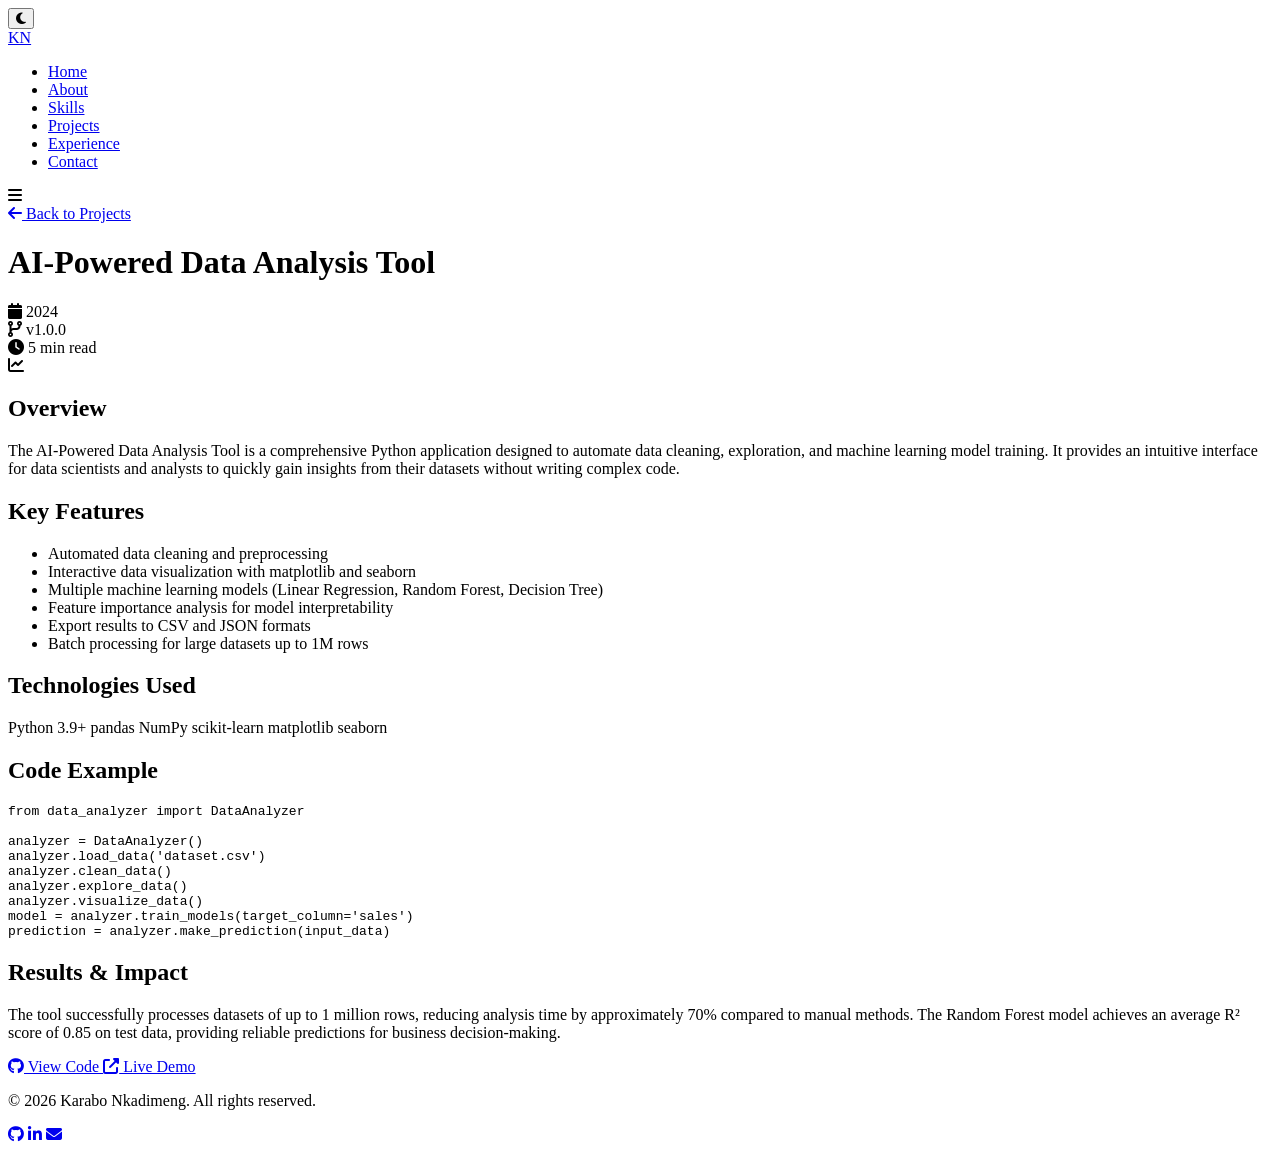
==== project-detail.html @ 6e0be10a "Add files via upload" ====
<!DOCTYPE html>
<html lang="en">
<head>
    <meta charset="UTF-8">
    <meta name="viewport" content="width=device-width, initial-scale=1.0">
    <title>Project Detail | Karabo Nkadimeng</title>
    <link rel="stylesheet" href="css/style.css">
    <link rel="stylesheet" href="https://cdnjs.cloudflare.com/ajax/libs/font-awesome/6.4.0/css/all.min.css">
    <link href="https://fonts.googleapis.com/css2?family=Poppins:wght@300;400;500;600;700;800&display=swap" rel="stylesheet">
</head>
<body>
    <!-- Dark Mode Toggle -->
    <button class="dark-mode-toggle" id="darkModeToggle" aria-label="Toggle dark mode">
        <i class="fas fa-moon"></i>
    </button>

    <!-- Reading Progress Bar -->
    <div class="reading-progress-bar"></div>

    <!-- Navigation -->
    <nav class="navbar">
        <div class="container">
            <div class="nav-brand">
                <a href="index.html" class="logo">KN</a>
            </div>
            <div class="nav-menu">
                <ul class="nav-links">
                    <li><a href="index.html#home">Home</a></li>
                    <li><a href="index.html#about">About</a></li>
                    <li><a href="index.html#skills">Skills</a></li>
                    <li><a href="index.html#projects" class="active">Projects</a></li>
                    <li><a href="index.html#experience">Experience</a></li>
                    <li><a href="index.html#contact">Contact</a></li>
                </ul>
            </div>
            <div class="nav-toggle" aria-label="Toggle navigation">
                <i class="fas fa-bars"></i>
            </div>
        </div>
    </nav>

    <main class="project-detail">
        <div class="container">
            <a href="index.html#projects" class="back-to-portfolio">
                <i class="fas fa-arrow-left"></i> Back to Projects
            </a>
            
            <div class="project-header">
                <h1 id="project-title">AI-Powered Data Analysis Tool</h1>
                <div class="project-meta">
                    <div class="project-meta-item">
                        <i class="fas fa-calendar"></i>
                        <span id="project-date">2024</span>
                    </div>
                    <div class="project-meta-item">
                        <i class="fas fa-code-branch"></i>
                        <span id="project-version">v1.0.0</span>
                    </div>
                    <div class="project-meta-item">
                        <i class="fas fa-clock"></i>
                        <span id="project-readtime">5 min read</span>
                    </div>
                </div>
            </div>
            
            <div class="project-image-hero" id="project-image">
                <i class="fas fa-chart-line"></i>
            </div>
            
            <div class="project-content-detail" id="project-content"></div>
            
            <div class="project-links-detail">
                <a href="#" class="btn btn-primary" id="github-link" target="_blank">
                    <i class="fab fa-github"></i> View Code
                </a>
                <a href="#" class="btn btn-outline" id="demo-link" target="_blank">
                    <i class="fas fa-external-link-alt"></i> Live Demo
                </a>
            </div>
        </div>
    </main>

    <footer class="footer">
        <div class="container">
            <div class="footer-content">
                <div class="footer-text">
                    <p>&copy; 2026 Karabo Nkadimeng. All rights reserved.</p>
                </div>
                <div class="footer-social">
                    <a href="https://github.com/PROSCARA05" target="_blank" aria-label="GitHub"><i class="fab fa-github"></i></a>
                    <a href="https://www.linkedin.com/in/karabo-nkadimeng" target="_blank" aria-label="LinkedIn"><i class="fab fa-linkedin-in"></i></a>
                    <a href="mailto:knkadimeng914@gmail.com" aria-label="Email"><i class="fas fa-envelope"></i></a>
                </div>
            </div>
        </div>
    </footer>

    <button id="back-to-top" class="back-to-top" aria-label="Back to top">
        <i class="fas fa-arrow-up"></i>
    </button>

    <script>
        // Dark Mode Toggle
        const darkModeToggle = document.getElementById('darkModeToggle');
        if (darkModeToggle) {
            const darkMode = localStorage.getItem('darkMode') === 'enabled';
            if (darkMode) {
                document.body.classList.add('dark-mode');
                darkModeToggle.innerHTML = '<i class="fas fa-sun"></i>';
            }
            darkModeToggle.addEventListener('click', () => {
                document.body.classList.toggle('dark-mode');
                if (document.body.classList.contains('dark-mode')) {
                    localStorage.setItem('darkMode', 'enabled');
                    darkModeToggle.innerHTML = '<i class="fas fa-sun"></i>';
                } else {
                    localStorage.setItem('darkMode', 'disabled');
                    darkModeToggle.innerHTML = '<i class="fas fa-moon"></i>';
                }
            });
        }
        
        // Reading Progress Bar
        const progressBar = document.querySelector('.reading-progress-bar');
        if (progressBar) {
            window.addEventListener('scroll', () => {
                const windowHeight = window.innerHeight;
                const documentHeight = document.documentElement.scrollHeight;
                const scrollTop = window.scrollY;
                const progress = (scrollTop / (documentHeight - windowHeight)) * 100;
                progressBar.style.width = `${Math.min(progress, 100)}%`;
            });
        }
        
        // Back to Top Button
        const backToTop = document.getElementById('back-to-top');
        if (backToTop) {
            window.addEventListener('scroll', () => {
                backToTop.style.display = window.scrollY > 300 ? 'flex' : 'none';
            });
            backToTop.addEventListener('click', () => {
                window.scrollTo({ top: 0, behavior: 'smooth' });
            });
        }
        
        // Mobile Navigation
        const navToggle = document.querySelector('.nav-toggle');
        const navMenu = document.querySelector('.nav-menu');
        if (navToggle) {
            navToggle.addEventListener('click', (e) => {
                e.stopPropagation();
                navMenu.classList.toggle('active');
            });
        }
        document.addEventListener('click', (e) => {
            if (navMenu && navMenu.classList.contains('active') && 
                !navMenu.contains(e.target) && !navToggle.contains(e.target)) {
                navMenu.classList.remove('active');
            }
        });
        
        // Navbar scroll effect
        const navbar = document.querySelector('.navbar');
        window.addEventListener('scroll', () => {
            if (window.scrollY > 100) {
                navbar.classList.add('scrolled');
            } else {
                navbar.classList.remove('scrolled');
            }
        });
        
        // Project Data
        const projects = {
            'ai-data-analysis': {
                title: 'AI-Powered Data Analysis Tool',
                date: '2024',
                version: 'v1.0.0',
                readtime: '5 min read',
                github: 'https://github.com/PROSCARA05/ai-data-analysis',
                demo: '#',
                icon: 'fa-chart-line',
                content: `
                    <div class="project-section">
                        <h2>Overview</h2>
                        <p>The AI-Powered Data Analysis Tool is a comprehensive Python application designed to automate data cleaning, exploration, and machine learning model training. It provides an intuitive interface for data scientists and analysts to quickly gain insights from their datasets without writing complex code.</p>
                    </div>
                    <div class="project-section">
                        <h2>Key Features</h2>
                        <ul class="feature-list">
                            <li>Automated data cleaning and preprocessing</li>
                            <li>Interactive data visualization with matplotlib and seaborn</li>
                            <li>Multiple machine learning models (Linear Regression, Random Forest, Decision Tree)</li>
                            <li>Feature importance analysis for model interpretability</li>
                            <li>Export results to CSV and JSON formats</li>
                            <li>Batch processing for large datasets up to 1M rows</li>
                        </ul>
                    </div>
                    <div class="project-section">
                        <h2>Technologies Used</h2>
                        <div class="tech-stack">
                            <span class="tech-badge">Python 3.9+</span>
                            <span class="tech-badge">pandas</span>
                            <span class="tech-badge">NumPy</span>
                            <span class="tech-badge">scikit-learn</span>
                            <span class="tech-badge">matplotlib</span>
                            <span class="tech-badge">seaborn</span>
                        </div>
                    </div>
                    <div class="project-section">
                        <h2>Code Example</h2>
                        <div class="code-block"><pre>from data_analyzer import DataAnalyzer

analyzer = DataAnalyzer()
analyzer.load_data('dataset.csv')
analyzer.clean_data()
analyzer.explore_data()
analyzer.visualize_data()
model = analyzer.train_models(target_column='sales')
prediction = analyzer.make_prediction(input_data)</pre></div>
                    </div>
                    <div class="project-section">
                        <h2>Results & Impact</h2>
                        <p>The tool successfully processes datasets of up to 1 million rows, reducing analysis time by approximately 70% compared to manual methods. The Random Forest model achieves an average R² score of 0.85 on test data, providing reliable predictions for business decision-making.</p>
                    </div>
                `
            },
            'data-manipulation': {
                title: 'Data Manipulation Toolkit',
                date: '2024',
                version: 'v1.0.0',
                readtime: '4 min read',
                github: 'https://github.com/PROSCARA05/data-manipulation-toolkit',
                demo: '#',
                icon: 'fa-database',
                content: `
                    <div class="project-section">
                        <h2>Overview</h2>
                        <p>A comprehensive Python toolkit for efficient data processing, offering 10+ utility functions for data manipulation, outlier detection, and automated reporting. Designed to streamline data preprocessing workflows.</p>
                    </div>
                    <div class="project-section">
                        <h2>Key Features</h2>
                        <ul class="feature-list">
                            <li>CSV/JSON file loading and saving with validation</li>
                            <li>Advanced filtering and querying using pandas</li>
                            <li>Outlier detection (IQR and Z-score methods)</li>
                            <li>Dataset merging and joining operations</li>
                            <li>Automated statistical reporting with visualizations</li>
                            <li>Transformation history logging for reproducibility</li>
                        </ul>
                    </div>
                    <div class="project-section">
                        <h2>Technologies Used</h2>
                        <div class="tech-stack">
                            <span class="tech-badge">Python</span>
                            <span class="tech-badge">pandas</span>
                            <span class="tech-badge">NumPy</span>
                            <span class="tech-badge">JSON</span>
                            <span class="tech-badge">datetime</span>
                        </div>
                    </div>
                    <div class="project-section">
                        <h2>Code Example</h2>
                        <div class="code-block"><pre>from data_manipulation_toolkit import DataManipulationToolkit

toolkit = DataManipulationToolkit()

df = toolkit.create_sample_dataset("sales_data", 1000)
toolkit.filter_data("region == 'North' and sales > 5000")
toolkit.add_computed_column("profit_margin", "df['profit'] / df['revenue'] * 100")

report = toolkit.generate_statistics_report()
toolkit.export_to_csv("processed_data.csv")</pre></div>
                    </div>
                    <div class="project-section">
                        <h2>Results & Impact</h2>
                        <p>The toolkit reduces data preprocessing time by up to 60% and has been successfully used to process datasets from various domains including sales, customer analytics, and sensor data.</p>
                    </div>
                `
            },
            'calculator': {
                title: 'Interactive Scientific Calculator',
                date: '2024',
                version: 'v2.0.0',
                readtime: '3 min read',
                github: 'https://github.com/PROSCARA05/scientific-calculator',
                demo: '#',
                icon: 'fa-calculator',
                content: `
                    <div class="project-section">
                        <h2>Overview</h2>
                        <p>A feature-rich console-based scientific calculator with 20+ mathematical functions, history management, and memory operations. Built to demonstrate Object-Oriented Programming principles and data structure implementations.</p>
                    </div>
                    <div class="project-section">
                        <h2>Key Features</h2>
                        <ul class="feature-list">
                            <li>Basic arithmetic operations (+, -, *, /, ^, %)</li>
                            <li>Advanced functions (trigonometry, logarithms, exponentials, factorials)</li>
                            <li>Expression evaluation with proper order of operations</li>
                            <li>Memory storage (M+, M-, MR, MC) for temporary values</li>
                            <li>Calculation history with save/load to JSON functionality</li>
                            <li>User-friendly interactive menu system</li>
                        </ul>
                    </div>
                    <div class="project-section">
                        <h2>Technologies Used</h2>
                        <div class="tech-stack">
                            <span class="tech-badge">Python</span>
                            <span class="tech-badge">OOP</span>
                            <span class="tech-badge">JSON</span>
                            <span class="tech-badge">Math Library</span>
                            <span class="tech-badge">collections.deque</span>
                        </div>
                    </div>
                    <div class="project-section">
                        <h2>Code Example</h2>
                        <div class="code-block"><pre>from interactive_calculator import InteractiveCalculatorApp

app = InteractiveCalculatorApp()
app.run()

# Example session:
# 1. Basic Operations: 2 + 3 = 5
# 2. Advanced: sin(30) = 0.5
# 3. Expression: (10 + 5) * 2 = 30
# 4. Memory: Store result, then recall
# 5. History: View all calculations</pre></div>
                    </div>
                    <div class="project-section">
                        <h2>Results & Impact</h2>
                        <p>The calculator demonstrates strong understanding of OOP concepts, data structures, and user input validation. It serves as a portfolio piece showcasing clean code architecture and comprehensive error handling.</p>
                    </div>
                `
            },
            'portfolio': {
                title: 'Personal Portfolio Website',
                date: '2024',
                version: 'v1.0.0',
                readtime: '3 min read',
                github: '#',
                demo: 'index.html',
                icon: 'fa-portrait',
                content: `
                    <div class="project-section">
                        <h2>Overview</h2>
                        <p>A modern, responsive portfolio website showcasing my skills, projects, and professional experience. Features include dark mode, interactive animations, and a fully responsive design that works on all devices.</p>
                    </div>
                    <div class="project-section">
                        <h2>Key Features</h2>
                        <ul class="feature-list">
                            <li>Fully responsive design for mobile, tablet, and desktop</li>
                            <li>Dark/Light mode toggle with localStorage persistence</li>
                            <li>Typing animation for dynamic role display</li>
                            <li>Interactive project filtering by category</li>
                            <li>Skill search functionality</li>
                            <li>Smooth scrolling and scroll-based animations</li>
                            <li>Contact form with Formspree integration</li>
                            <li>Reading progress bar and back-to-top button</li>
                        </ul>
                    </div>
                    <div class="project-section">
                        <h2>Technologies Used</h2>
                        <div class="tech-stack">
                            <span class="tech-badge">HTML5</span>
                            <span class="tech-badge">CSS3</span>
                            <span class="tech-badge">JavaScript</span>
                            <span class="tech-badge">Font Awesome</span>
                            <span class="tech-badge">Google Fonts</span>
                        </div>
                    </div>
                    <div class="project-section">
                        <h2>Performance Optimizations</h2>
                        <ul class="feature-list">
                            <li>Lazy loading for images and content</li>
                            <li>Minified CSS and JavaScript for faster loading</li>
                            <li>Responsive images with proper sizing</li>
                            <li>Intersection Observer for scroll animations</li>
                            <li>Local storage for user preferences</li>
                        </ul>
                    </div>
                `
            }
        };
        
        const urlParams = new URLSearchParams(window.location.search);
        const projectId = urlParams.get('id') || 'ai-data-analysis';
        const project = projects[projectId];
        
        if (project) {
            document.getElementById('project-title').textContent = project.title;
            document.getElementById('project-date').textContent = project.date;
            document.getElementById('project-version').textContent = project.version;
            document.getElementById('project-readtime').textContent = project.readtime;
            document.getElementById('project-content').innerHTML = project.content;
            document.getElementById('github-link').href = project.github;
            document.getElementById('demo-link').href = project.demo;
            document.title = project.title + ' | Karabo Nkadimeng';
            
            const iconElement = document.querySelector('#project-image i');
            if (iconElement) iconElement.className = 'fas ' + project.icon;
        }
    </script>
</body>
</html>
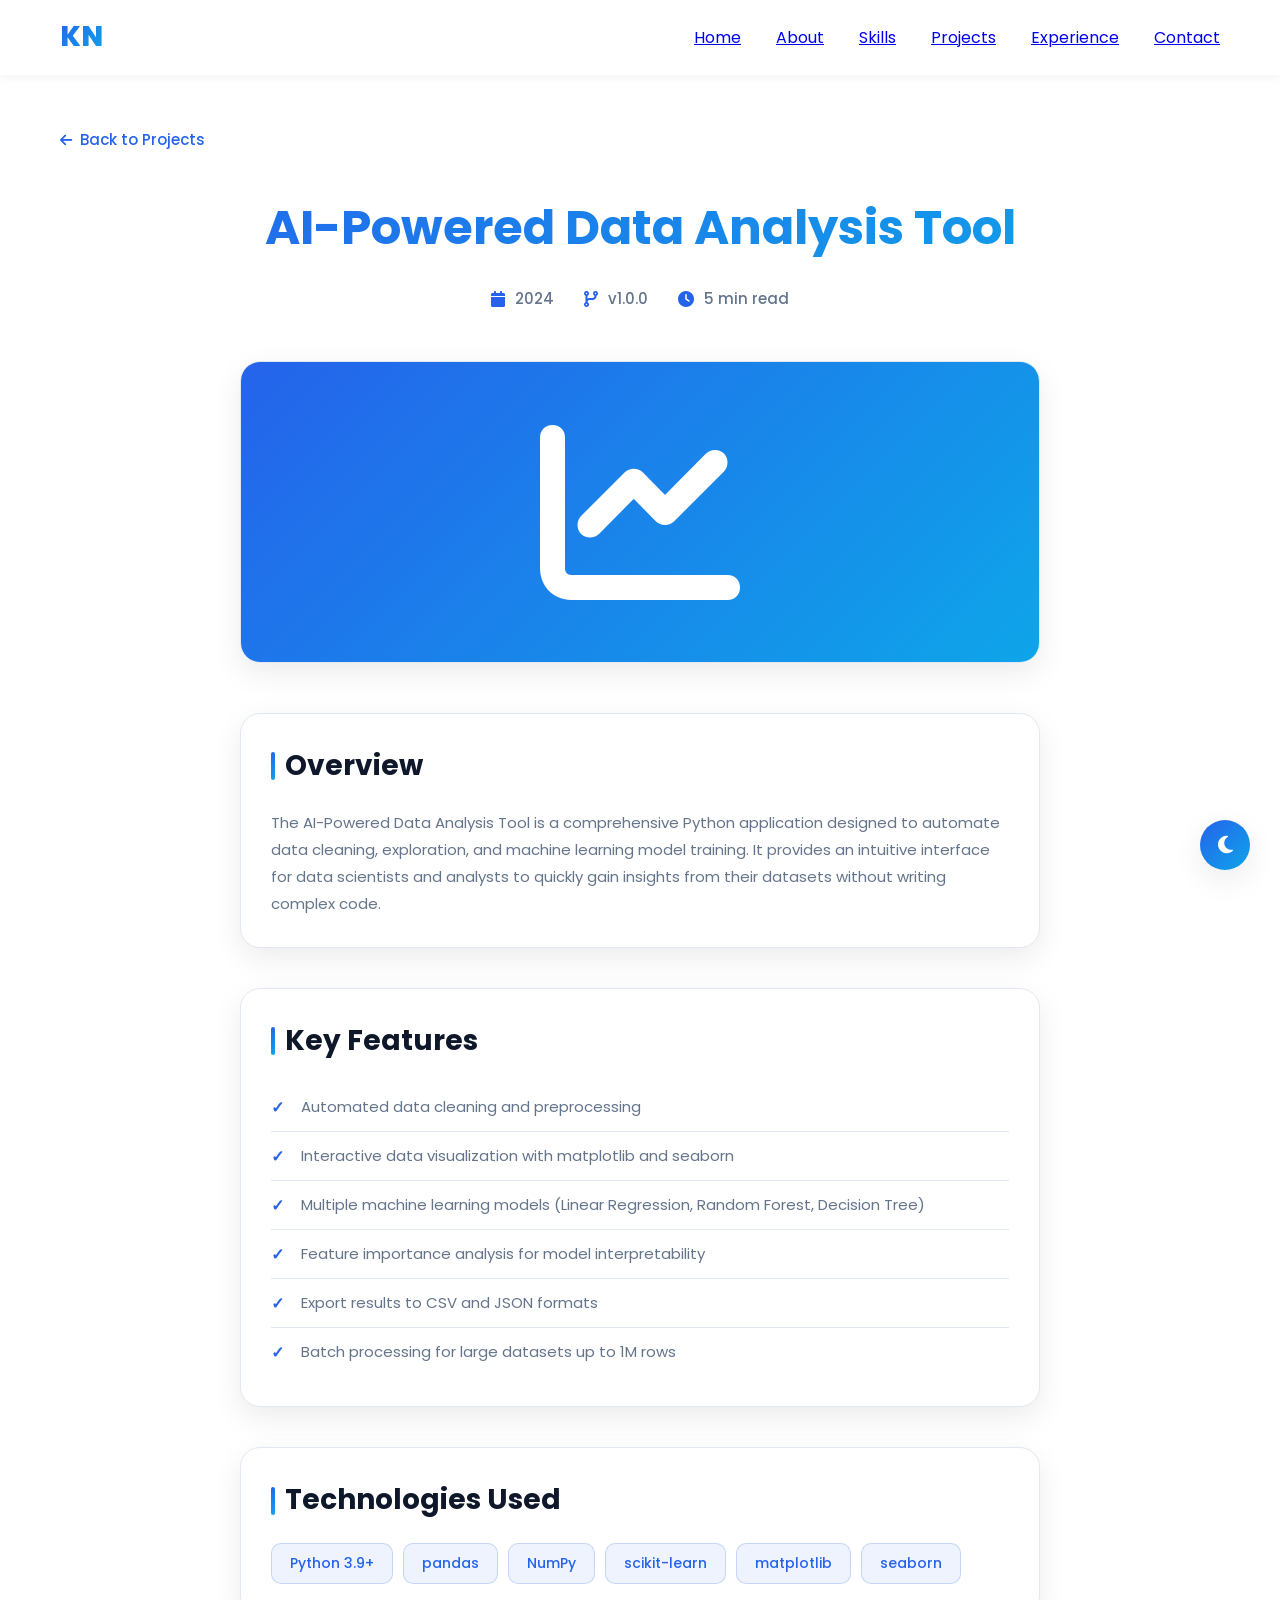
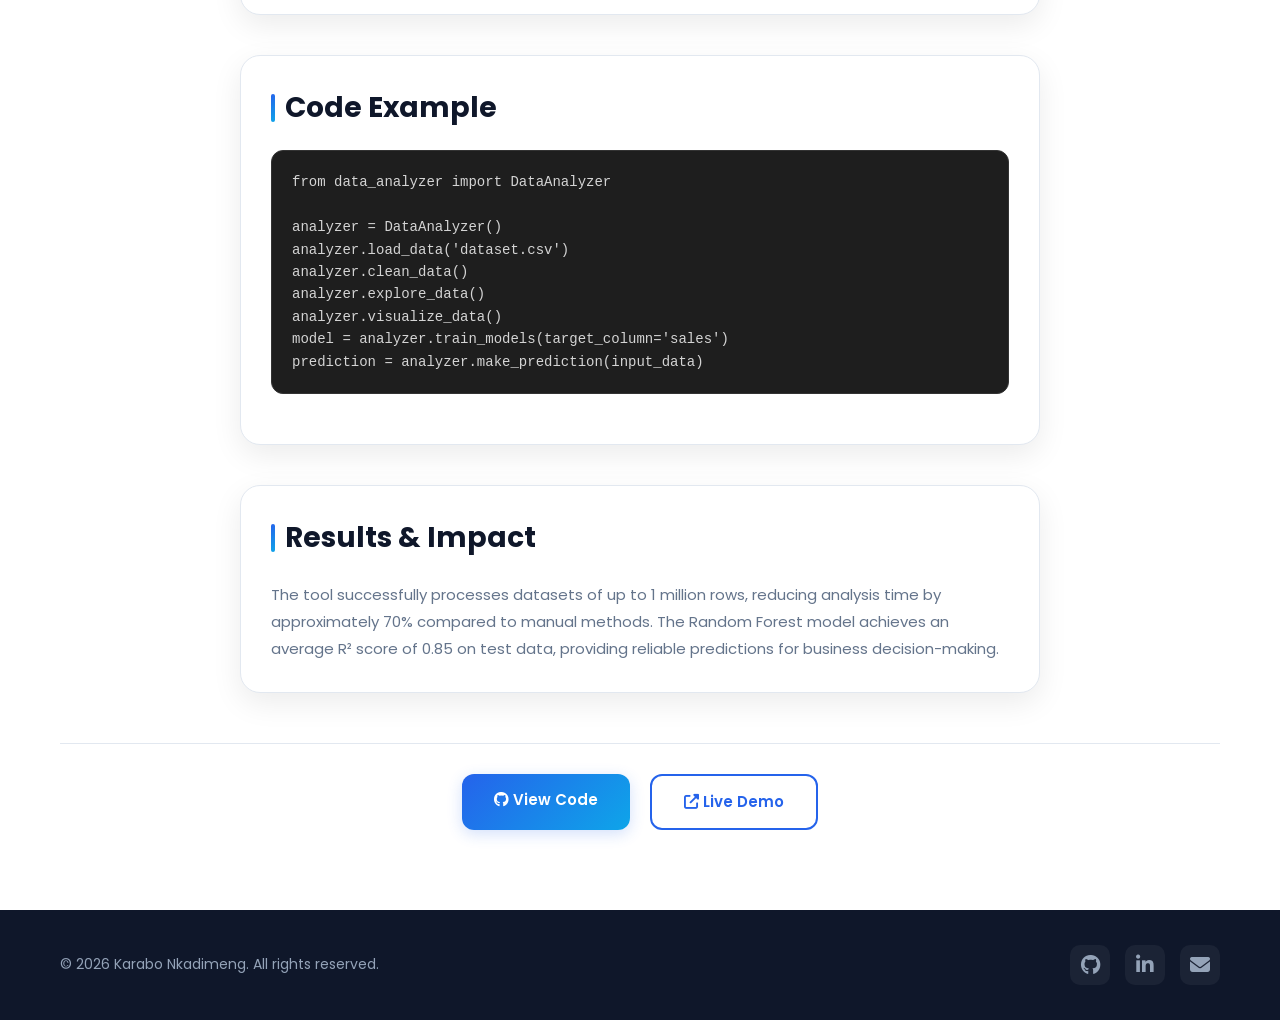
==== commit b8d75a20: "Removed  names of the sub folders" ====
--- a/project-detail.html
+++ b/project-detail.html
@@ -4,7 +4,7 @@
     <meta charset="UTF-8">
     <meta name="viewport" content="width=device-width, initial-scale=1.0">
     <title>Project Detail | Karabo Nkadimeng</title>
-    <link rel="stylesheet" href="css/style.css">
+    <link rel="stylesheet" href="style.css">
     <link rel="stylesheet" href="https://cdnjs.cloudflare.com/ajax/libs/font-awesome/6.4.0/css/all.min.css">
     <link href="https://fonts.googleapis.com/css2?family=Poppins:wght@300;400;500;600;700;800&display=swap" rel="stylesheet">
 </head>
@@ -400,4 +400,4 @@
         }
     </script>
 </body>
-</html>+</html>
--- a/style.css
+++ b/style.css
@@ -0,0 +1,1713 @@
+/* ============================================ */
+/* RESET AND BASE STYLES */
+/* ============================================ */
+* {
+    margin: 0;
+    padding: 0;
+    box-sizing: border-box;
+}
+
+:root {
+    --primary-color: #2563eb;
+    --primary-dark: #1d4ed8;
+    --secondary-color: #0ea5e9;
+    --accent-color: #06b6d4;
+    --dark: #0f172a;
+    --dark-light: #1e293b;
+    --light: #f8fafc;
+    --gray: #64748b;
+    --white: #ffffff;
+    --black: #0f172a;
+    --success: #10b981;
+    --gradient: linear-gradient(135deg, #2563eb 0%, #0ea5e9 100%);
+    --box-shadow: 0 10px 30px rgba(0, 0, 0, 0.08);
+    --transition: all 0.3s ease;
+}
+
+html {
+    scroll-behavior: smooth;
+}
+
+body {
+    font-family: 'Poppins', sans-serif;
+    line-height: 1.6;
+    color: var(--dark);
+    overflow-x: hidden;
+    background-color: var(--white);
+    transition: var(--transition);
+}
+
+.container {
+    max-width: 1200px;
+    margin: 0 auto;
+    padding: 0 20px;
+}
+
+/* ============================================ */
+/* DARK MODE */
+/* ============================================ */
+body.dark-mode {
+    background-color: var(--dark);
+    color: #e2e8f0;
+}
+
+body.dark-mode .navbar {
+    background-color: var(--dark-light);
+    box-shadow: 0 5px 20px rgba(0, 0, 0, 0.3);
+}
+
+body.dark-mode .navbar.scrolled {
+    background: rgba(30, 41, 59, 0.95);
+}
+
+body.dark-mode .nav-link {
+    color: #e2e8f0;
+}
+
+body.dark-mode .about {
+    background-color: var(--dark);
+}
+
+body.dark-mode .project-card,
+body.dark-mode .contact-card,
+body.dark-mode .timeline-content,
+body.dark-mode .contact-form,
+body.dark-mode .stat-card,
+body.dark-mode .project-section {
+    background-color: var(--dark-light);
+    color: #e2e8f0;
+    box-shadow: 0 10px 30px rgba(0, 0, 0, 0.2);
+    border-color: #334155;
+}
+
+body.dark-mode .skill-bar {
+    background-color: #334155;
+}
+
+body.dark-mode .tech-badge {
+    background-color: #334155;
+    color: #60a5fa;
+    border-color: #475569;
+}
+
+body.dark-mode .filter-btn {
+    background-color: var(--dark-light);
+    color: #e2e8f0;
+    border-color: #334155;
+}
+
+body.dark-mode .filter-btn.active {
+    background: var(--gradient);
+    color: white;
+}
+
+body.dark-mode .form-group input,
+body.dark-mode .form-group textarea,
+body.dark-mode .skill-search {
+    background-color: #334155;
+    border-color: #475569;
+    color: #e2e8f0;
+}
+
+body.dark-mode .form-group input:focus,
+body.dark-mode .form-group textarea:focus {
+    border-color: var(--primary-color);
+}
+
+body.dark-mode .nav-menu {
+    background-color: var(--dark-light);
+}
+
+body.dark-mode .section-title,
+body.dark-mode .about-text h3,
+body.dark-mode .skills-category h3,
+body.dark-mode .project-content h3,
+body.dark-mode .timeline-content h3,
+body.dark-mode .contact-card h3,
+body.dark-mode .project-section h2 {
+    color: #ffffff;
+}
+
+body.dark-mode .info-label {
+    color: #e2e8f0;
+}
+
+body.dark-mode .info-value {
+    color: #94a3b8;
+}
+
+body.dark-mode .stat-label,
+body.dark-mode .project-content p,
+body.dark-mode .timeline-content p,
+body.dark-mode .contact-card p,
+body.dark-mode .about-text p,
+body.dark-mode .project-section p,
+body.dark-mode .feature-list li {
+    color: #94a3b8;
+}
+
+body.dark-mode .hero-wave svg path {
+    fill: var(--dark);
+}
+
+body.dark-mode .project-detail {
+    background: var(--dark);
+}
+
+body.dark-mode .project-image-hero {
+    border-color: #334155;
+}
+
+body.dark-mode .project-links-detail {
+    border-top-color: #334155;
+}
+
+body.dark-mode .feature-list li {
+    border-bottom-color: #334155;
+}
+
+/* ============================================ */
+/* DARK MODE TOGGLE */
+/* ============================================ */
+.dark-mode-toggle {
+    position: fixed;
+    bottom: 30px;
+    right: 30px;
+    width: 50px;
+    height: 50px;
+    border-radius: 50%;
+    background: var(--gradient);
+    border: none;
+    color: white;
+    cursor: pointer;
+    z-index: 999;
+    box-shadow: var(--box-shadow);
+    transition: var(--transition);
+    display: flex;
+    align-items: center;
+    justify-content: center;
+    font-size: 20px;
+}
+
+.dark-mode-toggle:hover {
+    transform: scale(1.1);
+    box-shadow: 0 10px 30px rgba(37, 99, 235, 0.4);
+}
+
+/* ============================================ */
+/* READING PROGRESS BAR */
+/* ============================================ */
+.reading-progress-bar {
+    position: fixed;
+    top: 0;
+    left: 0;
+    width: 0;
+    height: 4px;
+    background: var(--gradient);
+    z-index: 1001;
+    transition: width 0.3s ease;
+}
+
+/* ============================================ */
+/* BACK TO TOP BUTTON */
+/* ============================================ */
+.back-to-top {
+    position: fixed;
+    bottom: 90px;
+    right: 30px;
+    width: 45px;
+    height: 45px;
+    border-radius: 12px;
+    background: var(--gradient);
+    border: none;
+    color: white;
+    cursor: pointer;
+    z-index: 998;
+    box-shadow: var(--box-shadow);
+    transition: var(--transition);
+    display: none;
+    align-items: center;
+    justify-content: center;
+    font-size: 18px;
+}
+
+.back-to-top:hover {
+    transform: translateY(-3px);
+    box-shadow: 0 15px 40px rgba(37, 99, 235, 0.3);
+}
+
+/* ============================================ */
+/* NAVIGATION */
+/* ============================================ */
+.navbar {
+    position: fixed;
+    top: 0;
+    left: 0;
+    width: 100%;
+    background: rgba(255, 255, 255, 0.95);
+    backdrop-filter: blur(10px);
+    box-shadow: 0 2px 10px rgba(0, 0, 0, 0.05);
+    z-index: 1000;
+    transition: var(--transition);
+    padding: 15px 0;
+}
+
+.navbar.scrolled {
+    padding: 10px 0;
+}
+
+.navbar .container {
+    display: flex;
+    justify-content: space-between;
+    align-items: center;
+}
+
+.logo {
+    font-size: 28px;
+    font-weight: 800;
+    color: var(--primary-color);
+    text-decoration: none;
+    background: var(--gradient);
+    -webkit-background-clip: text;
+    -webkit-text-fill-color: transparent;
+    background-clip: text;
+}
+
+.nav-links {
+    display: flex;
+    list-style: none;
+    gap: 35px;
+}
+
+.nav-link {
+    text-decoration: none;
+    color: var(--dark);
+    font-weight: 500;
+    transition: var(--transition);
+    position: relative;
+    padding: 5px 0;
+    font-size: 15px;
+}
+
+.nav-link::after {
+    content: '';
+    position: absolute;
+    bottom: -5px;
+    left: 0;
+    width: 0;
+    height: 2px;
+    background: var(--gradient);
+    transition: var(--transition);
+    border-radius: 2px;
+}
+
+.nav-link:hover::after,
+.nav-link.active::after {
+    width: 100%;
+}
+
+.nav-link:hover,
+.nav-link.active {
+    color: var(--primary-color);
+}
+
+.nav-toggle {
+    display: none;
+    font-size: 24px;
+    cursor: pointer;
+    color: var(--dark);
+}
+
+body.dark-mode .nav-toggle {
+    color: #e2e8f0;
+}
+
+/* ============================================ */
+/* HERO SECTION */
+/* ============================================ */
+.hero {
+    min-height: 100vh;
+    background: linear-gradient(135deg, #2563eb 0%, #0ea5e9 50%, #06b6d4 100%);
+    position: relative;
+    overflow: visible;
+    padding: 100px 0 60px;
+    display: flex;
+    align-items: center;
+}
+
+.hero-content {
+    display: grid;
+    grid-template-columns: 1fr 1fr;
+    gap: 60px;
+    align-items: center;
+    padding: 40px 0 20px;
+    position: relative;
+    z-index: 10;
+}
+
+.hero-text {
+    color: var(--white);
+    position: relative;
+    z-index: 10;
+    padding-bottom: 20px;
+}
+
+.greeting {
+    font-size: 18px;
+    font-weight: 500;
+    display: inline-block;
+    margin-bottom: 20px;
+    animation: fadeInUp 0.8s ease;
+    background: rgba(255, 255, 255, 0.15);
+    padding: 8px 20px;
+    border-radius: 50px;
+    backdrop-filter: blur(10px);
+}
+
+.hero-title {
+    font-size: 58px;
+    font-weight: 800;
+    margin-bottom: 15px;
+    animation: fadeInUp 0.8s ease 0.2s both;
+    line-height: 1.2;
+    text-shadow: 0 2px 20px rgba(0,0,0,0.1);
+}
+
+.typed-container {
+    font-size: 28px;
+    font-weight: 600;
+    margin-bottom: 20px;
+    min-height: 70px;
+    animation: fadeInUp 0.8s ease 0.4s both;
+}
+
+.typed-text {
+    color: #fbbf24;
+    text-shadow: 0 2px 10px rgba(0,0,0,0.1);
+}
+
+.cursor {
+    display: inline-block;
+    width: 3px;
+    margin-left: 3px;
+    background-color: var(--white);
+    animation: blink 1s infinite;
+}
+
+@keyframes blink {
+    0%, 100% { opacity: 1; }
+    50% { opacity: 0; }
+}
+
+.hero-description {
+    font-size: 17px;
+    margin-bottom: 35px;
+    opacity: 0.95;
+    animation: fadeInUp 0.8s ease 0.6s both;
+    line-height: 1.7;
+}
+
+.hero-buttons {
+    display: flex;
+    gap: 15px;
+    margin-bottom: 35px;
+    animation: fadeInUp 0.8s ease 0.8s both;
+    flex-wrap: wrap;
+    position: relative;
+    z-index: 10;
+}
+
+.btn {
+    padding: 14px 32px;
+    border-radius: 12px;
+    text-decoration: none;
+    font-weight: 600;
+    transition: var(--transition);
+    display: inline-block;
+    cursor: pointer;
+    border: none;
+    font-size: 15px;
+    text-align: center;
+    pointer-events: auto;
+    position: relative;
+    z-index: 10;
+}
+
+.btn-primary {
+    background: var(--white);
+    color: var(--primary-color);
+    box-shadow: 0 4px 15px rgba(0, 0, 0, 0.1);
+}
+
+.btn-primary:hover {
+    transform: translateY(-3px);
+    box-shadow: 0 10px 25px rgba(0, 0, 0, 0.15);
+}
+
+.hero-buttons .btn-outline {
+    background: transparent;
+    color: var(--white);
+    border: 2px solid rgba(255, 255, 255, 0.5);
+    font-weight: 600;
+}
+
+.hero-buttons .btn-outline:hover {
+    background: var(--white);
+    color: var(--primary-color);
+    transform: translateY(-3px);
+    border-color: var(--white);
+}
+
+/* Social Links */
+.social-links {
+    display: flex;
+    gap: 15px;
+    animation: fadeInUp 0.8s ease 1s both;
+    position: relative;
+    z-index: 50 !important;
+    pointer-events: auto;
+    margin-top: 10px;
+}
+
+.social-link {
+    width: 48px;
+    height: 48px;
+    background: rgba(255, 255, 255, 0.2);
+    backdrop-filter: blur(10px);
+    border-radius: 14px;
+    display: flex;
+    align-items: center;
+    justify-content: center;
+    color: var(--white);
+    text-decoration: none;
+    transition: var(--transition);
+    font-size: 22px;
+    pointer-events: auto;
+    cursor: pointer;
+    border: 1.5px solid rgba(255, 255, 255, 0.4);
+    box-shadow: 0 4px 15px rgba(0, 0, 0, 0.15);
+}
+
+.social-link i {
+    display: inline-block;
+    color: #ffffff;
+    text-shadow: 0 2px 5px rgba(0, 0, 0, 0.2);
+}
+
+.social-link:hover {
+    background: var(--white);
+    transform: translateY(-5px);
+    border-color: var(--white);
+    box-shadow: 0 8px 25px rgba(0, 0, 0, 0.2);
+}
+
+.social-link:hover i {
+    color: var(--primary-color);
+}
+
+.hero-image {
+    position: relative;
+    animation: fadeInRight 0.8s ease;
+    z-index: 10;
+}
+
+.image-wrapper {
+    position: relative;
+    width: 100%;
+    max-width: 380px;
+    margin: 0 auto;
+}
+
+.profile-image {
+    width: 100%;
+    height: auto;
+    aspect-ratio: 1;
+    object-fit: cover;
+    border-radius: 30% 70% 70% 30% / 30% 30% 70% 70%;
+    border: 4px solid rgba(255, 255, 255, 0.4);
+    box-shadow: 0 20px 40px rgba(0, 0, 0, 0.15);
+    transition: var(--transition);
+    position: relative;
+    z-index: 10;
+}
+
+.profile-image:hover {
+    border-radius: 60% 40% 30% 70% / 60% 30% 70% 40%;
+    border-color: rgba(255, 255, 255, 0.6);
+}
+
+.floating-badge {
+    position: absolute;
+    background: var(--white);
+    padding: 12px 20px;
+    border-radius: 15px;
+    display: flex;
+    align-items: center;
+    gap: 12px;
+    box-shadow: 0 10px 30px rgba(0,0,0,0.15);
+    animation: float 4s ease-in-out infinite;
+    color: var(--dark);
+    z-index: 15;
+    font-weight: 500;
+}
+
+.badge-1 {
+    top: 10px;
+    right: -30px;
+    animation-delay: 0s;
+}
+
+.badge-2 {
+    bottom: 30px;
+    left: -30px;
+    animation-delay: 2s;
+}
+
+.floating-badge i {
+    color: var(--primary-color);
+    font-size: 20px;
+}
+
+@keyframes float {
+    0%, 100% { transform: translateY(0); }
+    50% { transform: translateY(-15px); }
+}
+
+/* Hero Wave */
+.hero-wave {
+    position: absolute;
+    bottom: -1px;
+    left: 0;
+    width: 100%;
+    line-height: 0;
+    z-index: 5;
+    pointer-events: none;
+}
+
+.hero-wave svg {
+    display: block;
+    width: 100%;
+    height: auto;
+}
+
+/* ============================================ */
+/* SECTION STYLES */
+/* ============================================ */
+section {
+    padding: 100px 0;
+    position: relative;
+}
+
+.section-header {
+    text-align: center;
+    margin-bottom: 60px;
+}
+
+.section-subtitle {
+    font-size: 14px;
+    color: var(--primary-color);
+    text-transform: uppercase;
+    letter-spacing: 3px;
+    font-weight: 600;
+    background: rgba(37, 99, 235, 0.1);
+    display: inline-block;
+    padding: 8px 20px;
+    border-radius: 50px;
+}
+
+.section-title {
+    font-size: 40px;
+    font-weight: 700;
+    margin-top: 15px;
+    color: var(--dark);
+}
+
+.title-divider {
+    width: 70px;
+    height: 4px;
+    background: var(--gradient);
+    margin: 20px auto 0;
+    border-radius: 2px;
+}
+
+/* ============================================ */
+/* ABOUT SECTION */
+/* ============================================ */
+.about {
+    background: var(--white);
+    position: relative;
+    z-index: 3;
+}
+
+.about-content {
+    display: grid;
+    grid-template-columns: 1.5fr 1fr;
+    gap: 60px;
+    align-items: start;
+}
+
+.about-text h3 {
+    font-size: 28px;
+    margin-bottom: 20px;
+    color: var(--dark);
+}
+
+.about-text p {
+    color: var(--gray);
+    margin-bottom: 20px;
+    line-height: 1.8;
+}
+
+.personal-info {
+    display: grid;
+    grid-template-columns: repeat(2, 1fr);
+    gap: 18px;
+    margin: 35px 0;
+}
+
+.info-item {
+    display: flex;
+    gap: 12px;
+    align-items: baseline;
+}
+
+.info-label {
+    font-weight: 600;
+    color: var(--dark);
+    min-width: 80px;
+}
+
+.info-value {
+    color: var(--gray);
+}
+
+.about-stats {
+    display: grid;
+    grid-template-columns: repeat(2, 1fr);
+    gap: 20px;
+}
+
+.stat-card {
+    background: var(--light);
+    padding: 35px 20px;
+    text-align: center;
+    border-radius: 20px;
+    transition: var(--transition);
+    cursor: pointer;
+    border: 1px solid #e2e8f0;
+}
+
+.stat-card:hover {
+    transform: translateY(-8px);
+    box-shadow: var(--box-shadow);
+    border-color: var(--primary-color);
+}
+
+.stat-number {
+    font-size: 48px;
+    font-weight: 800;
+    color: var(--primary-color);
+    line-height: 1;
+}
+
+.stat-label {
+    color: var(--gray);
+    margin-top: 12px;
+    font-size: 15px;
+    font-weight: 500;
+}
+
+/* ============================================ */
+/* SKILLS SECTION */
+/* ============================================ */
+.skills {
+    background: var(--light);
+}
+
+body.dark-mode .skills {
+    background: #0a0f1a;
+}
+
+.skill-search {
+    width: 100%;
+    max-width: 400px;
+    margin: 0 auto 35px;
+    display: block;
+    padding: 14px 24px;
+    border: 2px solid #e2e8f0;
+    border-radius: 15px;
+    font-family: inherit;
+    transition: var(--transition);
+    background: var(--white);
+    font-size: 15px;
+}
+
+.skill-search:focus {
+    outline: none;
+    border-color: var(--primary-color);
+    box-shadow: 0 0 0 4px rgba(37, 99, 235, 0.1);
+}
+
+.skills-content {
+    display: grid;
+    grid-template-columns: repeat(2, 1fr);
+    gap: 40px;
+}
+
+.skills-category {
+    transition: var(--transition);
+    background: var(--white);
+    padding: 30px;
+    border-radius: 20px;
+    border: 1px solid #e2e8f0;
+}
+
+.skills-category h3 {
+    margin-bottom: 25px;
+    color: var(--dark);
+    font-size: 20px;
+    display: flex;
+    align-items: center;
+}
+
+.skills-category h3 i {
+    color: var(--primary-color);
+    margin-right: 12px;
+    font-size: 22px;
+}
+
+.skills-grid {
+    display: flex;
+    flex-direction: column;
+    gap: 22px;
+}
+
+.skill-info {
+    display: flex;
+    justify-content: space-between;
+    margin-bottom: 10px;
+    color: var(--dark);
+    font-weight: 500;
+    font-size: 15px;
+}
+
+.skill-bar {
+    height: 8px;
+    background: #e2e8f0;
+    border-radius: 10px;
+    overflow: hidden;
+}
+
+.skill-progress {
+    height: 100%;
+    background: var(--gradient);
+    border-radius: 10px;
+    width: 0;
+    transition: width 1.5s ease;
+}
+
+.tech-stack {
+    display: flex;
+    flex-wrap: wrap;
+    gap: 10px;
+    margin-top: 15px;
+}
+
+.tech-badge {
+    background: var(--light);
+    padding: 10px 22px;
+    border-radius: 12px;
+    color: var(--primary-color);
+    font-weight: 500;
+    transition: var(--transition);
+    cursor: pointer;
+    font-size: 14px;
+    border: 1px solid #e2e8f0;
+}
+
+.tech-badge:hover {
+    background: var(--primary-color);
+    color: var(--white);
+    transform: translateY(-3px);
+    border-color: var(--primary-color);
+}
+
+/* ============================================ */
+/* PROJECT FILTERS */
+/* ============================================ */
+.project-filters {
+    display: flex;
+    justify-content: center;
+    gap: 12px;
+    margin-bottom: 45px;
+    flex-wrap: wrap;
+}
+
+.filter-btn {
+    padding: 10px 24px;
+    border: none;
+    background: var(--white);
+    color: var(--dark);
+    border-radius: 12px;
+    cursor: pointer;
+    transition: var(--transition);
+    font-weight: 500;
+    font-size: 14px;
+    border: 1px solid #e2e8f0;
+}
+
+.filter-btn.active,
+.filter-btn:hover {
+    background: var(--gradient);
+    color: white;
+    border-color: transparent;
+    box-shadow: 0 5px 15px rgba(37, 99, 235, 0.3);
+}
+
+/* ============================================ */
+/* PROJECTS SECTION */
+/* ============================================ */
+.projects-grid {
+    display: grid;
+    grid-template-columns: repeat(auto-fit, minmax(300px, 1fr));
+    gap: 30px;
+}
+
+.project-card {
+    background: var(--white);
+    border-radius: 20px;
+    overflow: hidden;
+    box-shadow: var(--box-shadow);
+    transition: var(--transition);
+    cursor: pointer;
+    border: 1px solid #e2e8f0;
+}
+
+.project-card:hover {
+    transform: translateY(-10px);
+    box-shadow: 0 20px 40px rgba(0, 0, 0, 0.12);
+    border-color: var(--primary-color);
+}
+
+.project-image {
+    height: 200px;
+    background: var(--gradient);
+    display: flex;
+    align-items: center;
+    justify-content: center;
+}
+
+.project-image i {
+    font-size: 60px;
+    color: var(--white);
+    opacity: 0.9;
+}
+
+.project-content {
+    padding: 28px;
+}
+
+.project-content h3 {
+    font-size: 20px;
+    margin-bottom: 12px;
+    color: var(--dark);
+    font-weight: 600;
+}
+
+.project-content p {
+    color: var(--gray);
+    margin-bottom: 18px;
+    font-size: 14px;
+    line-height: 1.7;
+}
+
+.project-tech {
+    display: flex;
+    flex-wrap: wrap;
+    gap: 8px;
+    margin-bottom: 22px;
+}
+
+.project-tech span {
+    background: rgba(37, 99, 235, 0.08);
+    padding: 6px 14px;
+    border-radius: 10px;
+    font-size: 12px;
+    color: var(--primary-color);
+    font-weight: 500;
+}
+
+.project-links {
+    display: flex;
+    gap: 20px;
+}
+
+.project-link {
+    text-decoration: none;
+    color: var(--primary-color);
+    font-weight: 500;
+    transition: var(--transition);
+    display: flex;
+    align-items: center;
+    gap: 6px;
+    font-size: 14px;
+}
+
+.project-link:hover {
+    color: var(--primary-dark);
+    gap: 10px;
+}
+
+/* ============================================ */
+/* EXPERIENCE SECTION */
+/* ============================================ */
+.timeline {
+    position: relative;
+    max-width: 850px;
+    margin: 0 auto;
+}
+
+.timeline::before {
+    content: '';
+    position: absolute;
+    left: 50%;
+    transform: translateX(-50%);
+    width: 3px;
+    height: 100%;
+    background: var(--gradient);
+    border-radius: 3px;
+}
+
+.timeline-item {
+    position: relative;
+    margin-bottom: 50px;
+}
+
+.timeline-dot {
+    position: absolute;
+    left: 50%;
+    top: 0;
+    transform: translateX(-50%);
+    width: 18px;
+    height: 18px;
+    background: var(--primary-color);
+    border-radius: 50%;
+    border: 4px solid var(--white);
+    box-shadow: 0 0 0 4px rgba(37, 99, 235, 0.2);
+    z-index: 2;
+}
+
+body.dark-mode .timeline-dot {
+    border-color: var(--dark-light);
+}
+
+.timeline-date {
+    position: absolute;
+    left: calc(50% + 35px);
+    top: 0;
+    background: var(--gradient);
+    color: var(--white);
+    padding: 8px 20px;
+    border-radius: 12px;
+    font-weight: 600;
+    font-size: 14px;
+    white-space: nowrap;
+    box-shadow: 0 5px 15px rgba(37, 99, 235, 0.3);
+}
+
+.timeline-content {
+    width: calc(50% - 45px);
+    margin-left: auto;
+    background: var(--white);
+    padding: 28px;
+    border-radius: 20px;
+    box-shadow: var(--box-shadow);
+    transition: var(--transition);
+    border: 1px solid #e2e8f0;
+}
+
+.timeline-content:hover {
+    transform: translateY(-5px);
+    box-shadow: 0 15px 35px rgba(0, 0, 0, 0.1);
+    border-color: var(--primary-color);
+}
+
+.timeline-item:nth-child(even) .timeline-content {
+    margin-left: 0;
+    margin-right: auto;
+}
+
+.timeline-item:nth-child(even) .timeline-date {
+    left: auto;
+    right: calc(50% + 35px);
+}
+
+.timeline-content h3 {
+    color: var(--dark);
+    margin-bottom: 8px;
+    font-size: 20px;
+    font-weight: 600;
+}
+
+.timeline-content h4 {
+    color: var(--primary-color);
+    margin-bottom: 12px;
+    font-weight: 500;
+    font-size: 16px;
+}
+
+.timeline-content p {
+    color: var(--gray);
+    font-size: 14px;
+    line-height: 1.7;
+}
+
+/* ============================================ */
+/* CONTACT SECTION */
+/* ============================================ */
+.contact {
+    background: var(--light);
+}
+
+body.dark-mode .contact {
+    background: #0a0f1a;
+}
+
+.contact-content {
+    display: grid;
+    grid-template-columns: repeat(2, 1fr);
+    gap: 40px;
+}
+
+.contact-info {
+    display: grid;
+    grid-template-columns: repeat(2, 1fr);
+    gap: 20px;
+}
+
+.contact-card {
+    background: var(--white);
+    padding: 32px 20px;
+    text-align: center;
+    border-radius: 20px;
+    transition: var(--transition);
+    cursor: pointer;
+    border: 1px solid #e2e8f0;
+}
+
+.contact-card:hover {
+    transform: translateY(-5px);
+    box-shadow: var(--box-shadow);
+    border-color: var(--primary-color);
+}
+
+.contact-card i {
+    font-size: 36px;
+    color: var(--primary-color);
+    margin-bottom: 18px;
+}
+
+.contact-card h3 {
+    margin-bottom: 10px;
+    color: var(--dark);
+    font-size: 18px;
+    font-weight: 600;
+}
+
+.contact-card p {
+    color: var(--gray);
+    font-size: 14px;
+}
+
+.contact-form {
+    background: var(--white);
+    padding: 35px;
+    border-radius: 20px;
+    box-shadow: var(--box-shadow);
+    border: 1px solid #e2e8f0;
+}
+
+.form-group {
+    margin-bottom: 22px;
+}
+
+.form-group input,
+.form-group textarea {
+    width: 100%;
+    padding: 14px 18px;
+    border: 2px solid #e2e8f0;
+    border-radius: 12px;
+    font-family: inherit;
+    transition: var(--transition);
+    font-size: 15px;
+    background: var(--white);
+}
+
+.form-group input:focus,
+.form-group textarea:focus {
+    outline: none;
+    border-color: var(--primary-color);
+    box-shadow: 0 0 0 4px rgba(37, 99, 235, 0.1);
+}
+
+.contact-form .btn {
+    width: 100%;
+    padding: 15px;
+    font-size: 16px;
+}
+
+#form-message {
+    margin-top: 20px;
+    padding: 10px;
+    border-radius: 12px;
+    text-align: center;
+}
+
+.success-message {
+    background: #d1fae5;
+    color: #065f46;
+    padding: 14px;
+    border-radius: 12px;
+    text-align: center;
+    font-weight: 500;
+}
+
+.error-message {
+    background: #fee2e2;
+    color: #991b1b;
+    padding: 14px;
+    border-radius: 12px;
+    text-align: center;
+    font-weight: 500;
+}
+
+/* ============================================ */
+/* FOOTER */
+/* ============================================ */
+.footer {
+    background: var(--dark);
+    color: var(--white);
+    padding: 35px 0;
+}
+
+.footer-content {
+    display: flex;
+    justify-content: space-between;
+    align-items: center;
+    flex-wrap: wrap;
+    gap: 20px;
+}
+
+.footer-text p {
+    color: #94a3b8;
+    font-size: 14px;
+}
+
+.footer-social {
+    display: flex;
+    gap: 15px;
+}
+
+.footer-social a {
+    color: #94a3b8;
+    text-decoration: none;
+    transition: var(--transition);
+    font-size: 20px;
+    width: 40px;
+    height: 40px;
+    display: flex;
+    align-items: center;
+    justify-content: center;
+    background: rgba(255, 255, 255, 0.05);
+    border-radius: 10px;
+}
+
+.footer-social a:hover {
+    color: var(--white);
+    background: var(--primary-color);
+    transform: translateY(-3px);
+}
+
+/* ============================================ */
+/* PROJECT DETAIL PAGE */
+/* ============================================ */
+.project-detail {
+    padding-top: 120px;
+    padding-bottom: 80px;
+    min-height: 100vh;
+    background: var(--white);
+}
+
+.project-header {
+    text-align: center;
+    margin-bottom: 50px;
+}
+
+.project-header h1 {
+    font-size: 48px;
+    margin-bottom: 20px;
+    background: var(--gradient);
+    -webkit-background-clip: text;
+    -webkit-text-fill-color: transparent;
+    background-clip: text;
+    font-weight: 700;
+}
+
+.project-meta {
+    display: flex;
+    justify-content: center;
+    gap: 30px;
+    flex-wrap: wrap;
+    margin-bottom: 30px;
+}
+
+.project-meta-item {
+    display: flex;
+    align-items: center;
+    gap: 10px;
+    color: var(--gray);
+    font-size: 15px;
+    font-weight: 500;
+}
+
+.project-meta-item i {
+    color: var(--primary-color);
+    font-size: 16px;
+}
+
+.project-image-hero {
+    width: 100%;
+    max-width: 800px;
+    margin: 0 auto 50px;
+    border-radius: 20px;
+    overflow: hidden;
+    box-shadow: var(--box-shadow);
+    border: 1px solid #e2e8f0;
+}
+
+.project-image-hero i {
+    font-size: 200px;
+    display: block;
+    text-align: center;
+    padding: 50px;
+    background: var(--gradient);
+    color: white;
+}
+
+.project-content-detail {
+    max-width: 800px;
+    margin: 0 auto;
+}
+
+.project-section {
+    margin-bottom: 40px;
+    background: var(--white);
+    padding: 30px;
+    border-radius: 20px;
+    border: 1px solid #e2e8f0;
+    box-shadow: var(--box-shadow);
+}
+
+.project-section h2 {
+    font-size: 28px;
+    margin-bottom: 20px;
+    color: var(--dark);
+    font-weight: 700;
+    display: flex;
+    align-items: center;
+    gap: 10px;
+}
+
+.project-section h2::before {
+    content: '';
+    width: 4px;
+    height: 28px;
+    background: var(--gradient);
+    border-radius: 2px;
+}
+
+.project-section h3 {
+    font-size: 20px;
+    margin: 20px 0 10px;
+    color: var(--primary-color);
+    font-weight: 600;
+}
+
+.project-section p {
+    color: var(--gray);
+    line-height: 1.8;
+    font-size: 15px;
+}
+
+.code-block {
+    background: #1e1e1e;
+    color: #d4d4d4;
+    padding: 20px;
+    border-radius: 12px;
+    overflow-x: auto;
+    margin: 20px 0;
+    font-family: 'Courier New', monospace;
+    font-size: 14px;
+    border: 1px solid #333;
+}
+
+.code-block pre {
+    margin: 0;
+    white-space: pre-wrap;
+    word-wrap: break-word;
+}
+
+.feature-list {
+    list-style: none;
+    padding: 0;
+}
+
+.feature-list li {
+    padding: 12px 0;
+    padding-left: 30px;
+    position: relative;
+    color: var(--gray);
+    font-size: 15px;
+    border-bottom: 1px solid #e2e8f0;
+}
+
+.feature-list li:last-child {
+    border-bottom: none;
+}
+
+.feature-list li:before {
+    content: "✓";
+    color: var(--primary-color);
+    position: absolute;
+    left: 0;
+    font-weight: bold;
+    font-size: 16px;
+}
+
+.project-links-detail {
+    display: flex;
+    gap: 20px;
+    justify-content: center;
+    margin-top: 50px;
+    padding-top: 30px;
+    border-top: 1px solid #e2e8f0;
+    flex-wrap: wrap;
+}
+
+/* Live Demo button - VISIBLE in light mode */
+.project-links-detail .btn-outline {
+    background: transparent;
+    color: var(--primary-color) !important;
+    border: 2px solid var(--primary-color) !important;
+    font-weight: 600;
+}
+
+.project-links-detail .btn-outline:hover {
+    background: var(--primary-color) !important;
+    color: var(--white) !important;
+    transform: translateY(-3px);
+    box-shadow: 0 10px 25px rgba(37, 99, 235, 0.2);
+}
+
+body.dark-mode .project-links-detail .btn-outline {
+    color: var(--white) !important;
+    border: 2px solid rgba(255, 255, 255, 0.4) !important;
+}
+
+body.dark-mode .project-links-detail .btn-outline:hover {
+    background: var(--white) !important;
+    color: var(--primary-color) !important;
+    border-color: var(--white) !important;
+}
+
+/* View Code button */
+.project-links-detail .btn-primary {
+    background: var(--gradient);
+    color: white;
+    box-shadow: 0 4px 15px rgba(37, 99, 235, 0.2);
+}
+
+.project-links-detail .btn-primary:hover {
+    transform: translateY(-3px);
+    box-shadow: 0 10px 25px rgba(37, 99, 235, 0.3);
+}
+
+.back-to-portfolio {
+    display: inline-flex;
+    align-items: center;
+    gap: 8px;
+    margin-bottom: 30px;
+    color: var(--primary-color);
+    text-decoration: none;
+    font-weight: 500;
+    transition: var(--transition);
+    padding: 8px 0;
+    font-size: 15px;
+}
+
+.back-to-portfolio:hover {
+    color: var(--primary-dark);
+    transform: translateX(-5px);
+}
+
+.back-to-portfolio i {
+    font-size: 14px;
+}
+
+.project-section .tech-stack {
+    display: flex;
+    flex-wrap: wrap;
+    gap: 10px;
+    margin-top: 15px;
+}
+
+.project-section .tech-badge {
+    background: rgba(37, 99, 235, 0.08);
+    padding: 8px 18px;
+    border-radius: 10px;
+    color: var(--primary-color);
+    font-weight: 500;
+    transition: var(--transition);
+    font-size: 14px;
+    border: 1px solid rgba(37, 99, 235, 0.2);
+}
+
+.project-section .tech-badge:hover {
+    background: var(--primary-color);
+    color: var(--white);
+    transform: translateY(-3px);
+}
+
+/* ============================================ */
+/* ANIMATIONS */
+/* ============================================ */
+@keyframes fadeInUp {
+    from {
+        opacity: 0;
+        transform: translateY(30px);
+    }
+    to {
+        opacity: 1;
+        transform: translateY(0);
+    }
+}
+
+@keyframes fadeInRight {
+    from {
+        opacity: 0;
+        transform: translateX(30px);
+    }
+    to {
+        opacity: 1;
+        transform: translateX(0);
+    }
+}
+
+@keyframes rainbow {
+    0% { filter: hue-rotate(0deg); }
+    100% { filter: hue-rotate(360deg); }
+}
+
+.rainbow {
+    animation: rainbow 2s linear;
+}
+
+/* ============================================ */
+/* RESPONSIVE DESIGN */
+/* ============================================ */
+@media (max-width: 968px) {
+    .hero-content {
+        grid-template-columns: 1fr;
+        text-align: center;
+        gap: 40px;
+    }
+    
+    .hero-buttons {
+        justify-content: center;
+    }
+    
+    .social-links {
+        justify-content: center;
+    }
+    
+    .about-content {
+        grid-template-columns: 1fr;
+    }
+    
+    .skills-content {
+        grid-template-columns: 1fr;
+    }
+    
+    .contact-content {
+        grid-template-columns: 1fr;
+    }
+    
+    .timeline::before {
+        left: 30px;
+    }
+    
+    .timeline-dot {
+        left: 30px;
+    }
+    
+    .timeline-date {
+        left: 75px !important;
+        right: auto !important;
+        top: -5px;
+    }
+    
+    .timeline-content {
+        width: calc(100% - 85px);
+        margin-left: 85px !important;
+        margin-right: 0 !important;
+    }
+    
+    .nav-menu {
+        position: fixed;
+        top: 70px;
+        left: -100%;
+        width: 100%;
+        background: var(--white);
+        padding: 30px 20px;
+        transition: var(--transition);
+        box-shadow: var(--box-shadow);
+        max-height: calc(100vh - 70px);
+        overflow-y: auto;
+        z-index: 1002;
+        border-radius: 0 0 20px 20px;
+    }
+    
+    body.dark-mode .nav-menu {
+        background: var(--dark-light);
+    }
+    
+    .nav-menu.active {
+        left: 0;
+    }
+    
+    .nav-links {
+        flex-direction: column;
+        align-items: center;
+        gap: 20px;
+    }
+    
+    .nav-toggle {
+        display: block;
+    }
+    
+    .floating-badge {
+        display: none;
+    }
+    
+    .hero {
+        padding: 100px 0 60px;
+    }
+    
+    .project-detail {
+        padding-top: 100px;
+    }
+    
+    .project-header h1 {
+        font-size: 36px;
+    }
+    
+    .project-section {
+        padding: 20px;
+    }
+    
+    .project-section h2 {
+        font-size: 24px;
+    }
+    
+    .project-image-hero i {
+        font-size: 120px;
+        padding: 30px;
+    }
+}
+
+@media (max-width: 576px) {
+    .hero-title {
+        font-size: 40px;
+    }
+    
+    .typed-container {
+        font-size: 22px;
+        min-height: 50px;
+    }
+    
+    .hero-buttons {
+        flex-direction: column;
+        align-items: stretch;
+    }
+    
+    .hero-buttons .btn {
+        width: 100%;
+    }
+    
+    .social-links {
+        gap: 10px;
+    }
+    
+    .social-link {
+        width: 45px;
+        height: 45px;
+        font-size: 18px;
+    }
+    
+    .personal-info {
+        grid-template-columns: 1fr;
+    }
+    
+    .about-stats {
+        grid-template-columns: 1fr;
+    }
+    
+    .contact-info {
+        grid-template-columns: 1fr;
+    }
+    
+    .section-title {
+        font-size: 32px;
+    }
+    
+    .project-filters {
+        gap: 8px;
+    }
+    
+    .filter-btn {
+        padding: 8px 16px;
+        font-size: 13px;
+    }
+    
+    .footer-content {
+        flex-direction: column;
+        text-align: center;
+    }
+    
+    .skills-category {
+        padding: 20px;
+    }
+    
+    .project-header h1 {
+        font-size: 28px;
+    }
+    
+    .project-meta {
+        gap: 15px;
+    }
+    
+    .project-meta-item {
+        font-size: 13px;
+    }
+    
+    .project-links-detail {
+        flex-direction: column;
+        align-items: stretch;
+    }
+    
+    .project-links-detail .btn {
+        width: 100%;
+        text-align: center;
+        justify-content: center;
+    }
+}
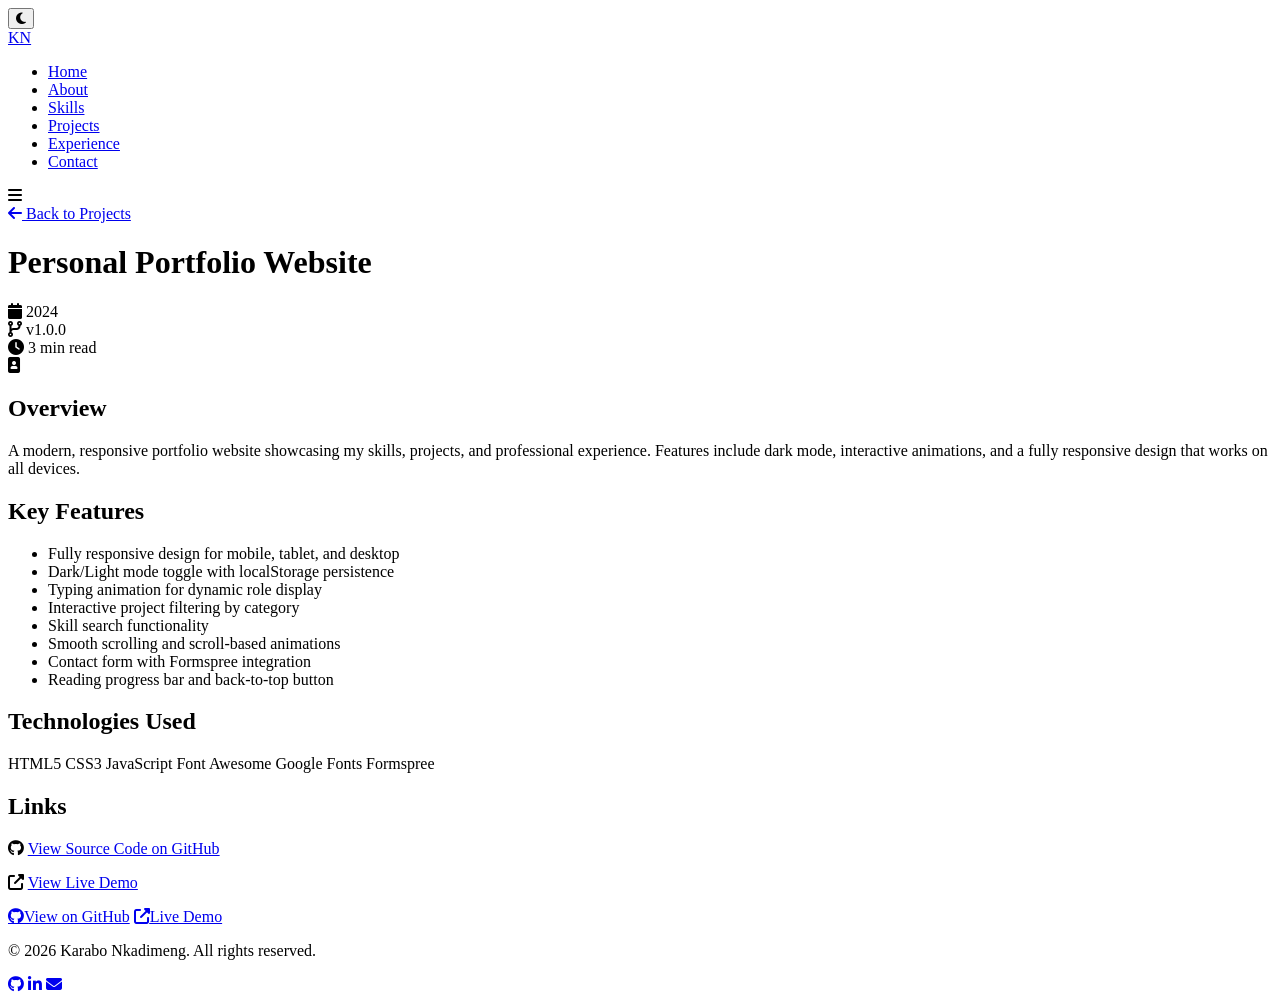
==== commit d15596d1: "Updated detailed page, detailed.html" ====
--- a/project-detail.html
+++ b/project-detail.html
@@ -4,7 +4,7 @@
     <meta charset="UTF-8">
     <meta name="viewport" content="width=device-width, initial-scale=1.0">
     <title>Project Detail | Karabo Nkadimeng</title>
-    <link rel="stylesheet" href="style.css">
+    <link rel="stylesheet" href="css/style.css">
     <link rel="stylesheet" href="https://cdnjs.cloudflare.com/ajax/libs/font-awesome/6.4.0/css/all.min.css">
     <link href="https://fonts.googleapis.com/css2?family=Poppins:wght@300;400;500;600;700;800&display=swap" rel="stylesheet">
 </head>
@@ -46,7 +46,7 @@
             </a>
             
             <div class="project-header">
-                <h1 id="project-title">AI-Powered Data Analysis Tool</h1>
+                <h1 id="project-title">Project Detail</h1>
                 <div class="project-meta">
                     <div class="project-meta-item">
                         <i class="fas fa-calendar"></i>
@@ -64,16 +64,16 @@
             </div>
             
             <div class="project-image-hero" id="project-image">
-                <i class="fas fa-chart-line"></i>
+                <i class="fas fa-code"></i>
             </div>
             
             <div class="project-content-detail" id="project-content"></div>
             
             <div class="project-links-detail">
                 <a href="#" class="btn btn-primary" id="github-link" target="_blank">
-                    <i class="fab fa-github"></i> View Code
+                    <i class="fab fa-github"></i> View on GitHub
                 </a>
-                <a href="#" class="btn btn-outline" id="demo-link" target="_blank">
+                <a href="#" class="btn btn-outline" id="demo-link" target="_blank" style="display: none;">
                     <i class="fas fa-external-link-alt"></i> Live Demo
                 </a>
             </div>
@@ -89,7 +89,7 @@
                 <div class="footer-social">
                     <a href="https://github.com/PROSCARA05" target="_blank" aria-label="GitHub"><i class="fab fa-github"></i></a>
                     <a href="https://www.linkedin.com/in/karabo-nkadimeng" target="_blank" aria-label="LinkedIn"><i class="fab fa-linkedin-in"></i></a>
-                    <a href="mailto:knkadimeng914@gmail.com" aria-label="Email"><i class="fas fa-envelope"></i></a>
+                    <a href="mailto:knkadimeng511@gmail.com" aria-label="Email"><i class="fas fa-envelope"></i></a>
                 </div>
             </div>
         </div>
@@ -171,173 +171,13 @@
         
         // Project Data
         const projects = {
-            'ai-data-analysis': {
-                title: 'AI-Powered Data Analysis Tool',
-                date: '2024',
-                version: 'v1.0.0',
-                readtime: '5 min read',
-                github: 'https://github.com/PROSCARA05/ai-data-analysis',
-                demo: '#',
-                icon: 'fa-chart-line',
-                content: `
-                    <div class="project-section">
-                        <h2>Overview</h2>
-                        <p>The AI-Powered Data Analysis Tool is a comprehensive Python application designed to automate data cleaning, exploration, and machine learning model training. It provides an intuitive interface for data scientists and analysts to quickly gain insights from their datasets without writing complex code.</p>
-                    </div>
-                    <div class="project-section">
-                        <h2>Key Features</h2>
-                        <ul class="feature-list">
-                            <li>Automated data cleaning and preprocessing</li>
-                            <li>Interactive data visualization with matplotlib and seaborn</li>
-                            <li>Multiple machine learning models (Linear Regression, Random Forest, Decision Tree)</li>
-                            <li>Feature importance analysis for model interpretability</li>
-                            <li>Export results to CSV and JSON formats</li>
-                            <li>Batch processing for large datasets up to 1M rows</li>
-                        </ul>
-                    </div>
-                    <div class="project-section">
-                        <h2>Technologies Used</h2>
-                        <div class="tech-stack">
-                            <span class="tech-badge">Python 3.9+</span>
-                            <span class="tech-badge">pandas</span>
-                            <span class="tech-badge">NumPy</span>
-                            <span class="tech-badge">scikit-learn</span>
-                            <span class="tech-badge">matplotlib</span>
-                            <span class="tech-badge">seaborn</span>
-                        </div>
-                    </div>
-                    <div class="project-section">
-                        <h2>Code Example</h2>
-                        <div class="code-block"><pre>from data_analyzer import DataAnalyzer
-
-analyzer = DataAnalyzer()
-analyzer.load_data('dataset.csv')
-analyzer.clean_data()
-analyzer.explore_data()
-analyzer.visualize_data()
-model = analyzer.train_models(target_column='sales')
-prediction = analyzer.make_prediction(input_data)</pre></div>
-                    </div>
-                    <div class="project-section">
-                        <h2>Results & Impact</h2>
-                        <p>The tool successfully processes datasets of up to 1 million rows, reducing analysis time by approximately 70% compared to manual methods. The Random Forest model achieves an average R² score of 0.85 on test data, providing reliable predictions for business decision-making.</p>
-                    </div>
-                `
-            },
-            'data-manipulation': {
-                title: 'Data Manipulation Toolkit',
-                date: '2024',
-                version: 'v1.0.0',
-                readtime: '4 min read',
-                github: 'https://github.com/PROSCARA05/data-manipulation-toolkit',
-                demo: '#',
-                icon: 'fa-database',
-                content: `
-                    <div class="project-section">
-                        <h2>Overview</h2>
-                        <p>A comprehensive Python toolkit for efficient data processing, offering 10+ utility functions for data manipulation, outlier detection, and automated reporting. Designed to streamline data preprocessing workflows.</p>
-                    </div>
-                    <div class="project-section">
-                        <h2>Key Features</h2>
-                        <ul class="feature-list">
-                            <li>CSV/JSON file loading and saving with validation</li>
-                            <li>Advanced filtering and querying using pandas</li>
-                            <li>Outlier detection (IQR and Z-score methods)</li>
-                            <li>Dataset merging and joining operations</li>
-                            <li>Automated statistical reporting with visualizations</li>
-                            <li>Transformation history logging for reproducibility</li>
-                        </ul>
-                    </div>
-                    <div class="project-section">
-                        <h2>Technologies Used</h2>
-                        <div class="tech-stack">
-                            <span class="tech-badge">Python</span>
-                            <span class="tech-badge">pandas</span>
-                            <span class="tech-badge">NumPy</span>
-                            <span class="tech-badge">JSON</span>
-                            <span class="tech-badge">datetime</span>
-                        </div>
-                    </div>
-                    <div class="project-section">
-                        <h2>Code Example</h2>
-                        <div class="code-block"><pre>from data_manipulation_toolkit import DataManipulationToolkit
-
-toolkit = DataManipulationToolkit()
-
-df = toolkit.create_sample_dataset("sales_data", 1000)
-toolkit.filter_data("region == 'North' and sales > 5000")
-toolkit.add_computed_column("profit_margin", "df['profit'] / df['revenue'] * 100")
-
-report = toolkit.generate_statistics_report()
-toolkit.export_to_csv("processed_data.csv")</pre></div>
-                    </div>
-                    <div class="project-section">
-                        <h2>Results & Impact</h2>
-                        <p>The toolkit reduces data preprocessing time by up to 60% and has been successfully used to process datasets from various domains including sales, customer analytics, and sensor data.</p>
-                    </div>
-                `
-            },
-            'calculator': {
-                title: 'Interactive Scientific Calculator',
-                date: '2024',
-                version: 'v2.0.0',
-                readtime: '3 min read',
-                github: 'https://github.com/PROSCARA05/scientific-calculator',
-                demo: '#',
-                icon: 'fa-calculator',
-                content: `
-                    <div class="project-section">
-                        <h2>Overview</h2>
-                        <p>A feature-rich console-based scientific calculator with 20+ mathematical functions, history management, and memory operations. Built to demonstrate Object-Oriented Programming principles and data structure implementations.</p>
-                    </div>
-                    <div class="project-section">
-                        <h2>Key Features</h2>
-                        <ul class="feature-list">
-                            <li>Basic arithmetic operations (+, -, *, /, ^, %)</li>
-                            <li>Advanced functions (trigonometry, logarithms, exponentials, factorials)</li>
-                            <li>Expression evaluation with proper order of operations</li>
-                            <li>Memory storage (M+, M-, MR, MC) for temporary values</li>
-                            <li>Calculation history with save/load to JSON functionality</li>
-                            <li>User-friendly interactive menu system</li>
-                        </ul>
-                    </div>
-                    <div class="project-section">
-                        <h2>Technologies Used</h2>
-                        <div class="tech-stack">
-                            <span class="tech-badge">Python</span>
-                            <span class="tech-badge">OOP</span>
-                            <span class="tech-badge">JSON</span>
-                            <span class="tech-badge">Math Library</span>
-                            <span class="tech-badge">collections.deque</span>
-                        </div>
-                    </div>
-                    <div class="project-section">
-                        <h2>Code Example</h2>
-                        <div class="code-block"><pre>from interactive_calculator import InteractiveCalculatorApp
-
-app = InteractiveCalculatorApp()
-app.run()
-
-# Example session:
-# 1. Basic Operations: 2 + 3 = 5
-# 2. Advanced: sin(30) = 0.5
-# 3. Expression: (10 + 5) * 2 = 30
-# 4. Memory: Store result, then recall
-# 5. History: View all calculations</pre></div>
-                    </div>
-                    <div class="project-section">
-                        <h2>Results & Impact</h2>
-                        <p>The calculator demonstrates strong understanding of OOP concepts, data structures, and user input validation. It serves as a portfolio piece showcasing clean code architecture and comprehensive error handling.</p>
-                    </div>
-                `
-            },
             'portfolio': {
                 title: 'Personal Portfolio Website',
                 date: '2024',
                 version: 'v1.0.0',
                 readtime: '3 min read',
-                github: '#',
-                demo: 'index.html',
+                github: 'https://github.com/PROSCARA05/PROSCARA05.github.io',
+                demo: 'https://proscara05.github.io',
                 icon: 'fa-portrait',
                 content: `
                     <div class="project-section">
@@ -365,24 +205,318 @@
                             <span class="tech-badge">JavaScript</span>
                             <span class="tech-badge">Font Awesome</span>
                             <span class="tech-badge">Google Fonts</span>
+                            <span class="tech-badge">Formspree</span>
                         </div>
                     </div>
                     <div class="project-section">
-                        <h2>Performance Optimizations</h2>
-                        <ul class="feature-list">
-                            <li>Lazy loading for images and content</li>
-                            <li>Minified CSS and JavaScript for faster loading</li>
-                            <li>Responsive images with proper sizing</li>
-                            <li>Intersection Observer for scroll animations</li>
-                            <li>Local storage for user preferences</li>
-                        </ul>
+                        <h2>Links</h2>
+                        <p><i class="fab fa-github"></i> <a href="https://github.com/PROSCARA05/PROSCARA05.github.io" target="_blank">View Source Code on GitHub</a></p>
+                        <p><i class="fas fa-external-link-alt"></i> <a href="https://proscara05.github.io" target="_blank">View Live Demo</a></p>
+                    </div>
+                `
+            },
+            'cpp-calculator': {
+                title: 'C++ Calculator Application',
+                date: '2024',
+                version: 'v1.0.0',
+                readtime: '3 min read',
+                github: 'https://github.com/PROSCARA05/C-Calculator-Application',
+                demo: null,
+                icon: 'fa-calculator',
+                content: `
+                    <div class="project-section">
+                        <h2>Overview</h2>
+                        <p>A console-based calculator application built with C++ that performs basic arithmetic operations. The program features a clean, user-friendly interface with input validation and error handling.</p>
+                    </div>
+                    <div class="project-section">
+                        <h2>Key Features</h2>
+                        <ul class="feature-list">
+                            <li>Basic arithmetic operations (addition, subtraction, multiplication, division)</li>
+                            <li>User-friendly console interface with menu system</li>
+                            <li>Input validation to prevent errors</li>
+                            <li>Division by zero protection</li>
+                            <li>Continuous calculation option (loop until user exits)</li>
+                            <li>Clean and well-commented code structure</li>
+                        </ul>
+                    </div>
+                    <div class="project-section">
+                        <h2>Technologies Used</h2>
+                        <div class="tech-stack">
+                            <span class="tech-badge">C++</span>
+                            <span class="tech-badge">Standard I/O</span>
+                            <span class="tech-badge">Functions</span>
+                            <span class="tech-badge">Control Structures</span>
+                            <span class="tech-badge">Error Handling</span>
+                        </div>
+                    </div>
+                    <div class="project-section">
+                        <h2>Code Example</h2>
+                        <div class="code-block"><pre>#include &lt;iostream&gt;
+using namespace std;
+
+void displayMenu() {
+    cout << "\\n=== CALCULATOR MENU ===" << endl;
+    cout << "1. Addition (+)" << endl;
+    cout << "2. Subtraction (-)" << endl;
+    cout << "3. Multiplication (*)" << endl;
+    cout << "4. Division (/)" << endl;
+    cout << "5. Exit" << endl;
+    cout << "========================" << endl;
+}
+
+double add(double a, double b) { return a + b; }
+double subtract(double a, double b) { return a - b; }
+double multiply(double a, double b) { return a * b; }
+double divide(double a, double b) {
+    if (b == 0) throw "Error: Division by zero!";
+    return a / b;
+}</pre></div>
+                    </div>
+                    <div class="project-section">
+                        <h2>Links</h2>
+                        <p><i class="fab fa-github"></i> <a href="https://github.com/PROSCARA05/C-Calculator-Application" target="_blank">View Source Code on GitHub</a></p>
+                    </div>
+                `
+            },
+            'tmf-choral': {
+                title: 'TMF Judicators Choral System',
+                date: '2024',
+                version: 'v1.0.0',
+                readtime: '4 min read',
+                github: null,
+                demo: 'https://proscara05.github.io/TMF-Judicators-Choral-System/',
+                icon: 'fa-music',
+                content: `
+                    <div class="project-section">
+                        <h2>Overview</h2>
+                        <p>A comprehensive web-based choral management system designed for TMF Judicators. The platform provides member directory management, event scheduling, media gallery, and communication tools for choir administration.</p>
+                        <div class="status-banner">
+                            <i class="fas fa-clock"></i> <strong>Status: In Progress</strong> - This project is actively being developed. New features are being added regularly!
+                        </div>
+                    </div>
+                    <div class="project-section">
+                        <h2>Current Features</h2>
+                        <ul class="feature-list">
+                            <li>Member directory with profiles and contact information</li>
+                            <li>Event calendar and scheduling system</li>
+                            <li>Media gallery for photos and videos</li>
+                            <li>Announcements and news section</li>
+                            <li>Responsive design for all devices</li>
+                            <li>Intuitive navigation and user interface</li>
+                        </ul>
+                    </div>
+                    <div class="project-section">
+                        <h2>Planned Features</h2>
+                        <ul class="feature-list">
+                            <li>Member login and authentication system</li>
+                            <li>Attendance tracking for rehearsals and events</li>
+                            <li>Sheet music library and resource section</li>
+                            <li>Admin dashboard for content management</li>
+                            <li>Email notification system</li>
+                        </ul>
+                    </div>
+                    <div class="project-section">
+                        <h2>Technologies Used</h2>
+                        <div class="tech-stack">
+                            <span class="tech-badge">HTML5</span>
+                            <span class="tech-badge">CSS3</span>
+                            <span class="tech-badge">JavaScript</span>
+                            <span class="tech-badge">Responsive Design</span>
+                            <span class="tech-badge">Font Awesome</span>
+                            <span class="tech-badge">Google Fonts</span>
+                        </div>
+                    </div>
+                    <div class="project-section">
+                        <h2>Links</h2>
+                        <p><i class="fas fa-external-link-alt"></i> <a href="https://proscara05.github.io/TMF-Judicators-Choral-System/" target="_blank">View Live Demo (Work in Progress)</a></p>
+                        <p><i class="fas fa-lock"></i> <em>Source code available upon request</em></p>
+                    </div>
+                `
+            },
+            'python-data-handling': {
+                title: 'Python Data Handling Suite',
+                date: '2024',
+                version: 'v1.0.0',
+                readtime: '6 min read',
+                github: 'https://github.com/PROSCARA05/Python-Data-Handling-Projects',
+                demo: null,
+                icon: 'fa-chart-bar',
+                content: `
+                    <div class="project-section">
+                        <h2>Overview</h2>
+                        <p>A comprehensive collection of three Python data handling projects demonstrating practical applications of data analysis, inventory management, and student grade tracking.</p>
+                    </div>
+                    <div class="project-section">
+                        <h2>Project 1: Data Analysis Tool</h2>
+                        <p>Automated data analysis tool for processing and visualizing datasets.</p>
+                        <ul class="feature-list">
+                            <li>Load and parse CSV/JSON data files</li>
+                            <li>Statistical analysis (mean, median, mode, standard deviation)</li>
+                            <li>Data visualization with matplotlib</li>
+                            <li>Export analysis reports to text files</li>
+                        </ul>
+                    </div>
+                    <div class="project-section">
+                        <h2>Project 2: Inventory Management System</h2>
+                        <p>Complete inventory tracking system for small businesses.</p>
+                        <ul class="feature-list">
+                            <li>Add, update, and delete products</li>
+                            <li>Stock level tracking with low stock alerts</li>
+                            <li>Sales and purchase recording</li>
+                            <li>Generate inventory reports</li>
+                            <li>Data persistence using JSON/CSV files</li>
+                        </ul>
+                    </div>
+                    <div class="project-section">
+                        <h2>Project 3: Student Grade Manager</h2>
+                        <p>Academic grade tracking and analysis system.</p>
+                        <ul class="feature-list">
+                            <li>Student record management</li>
+                            <li>Grade entry for multiple subjects</li>
+                            <li>GPA calculation</li>
+                            <li>Performance analytics and trends</li>
+                            <li>Generate progress reports</li>
+                            <li>Export data to various formats</li>
+                        </ul>
+                    </div>
+                    <div class="project-section">
+                        <h2>Technologies Used</h2>
+                        <div class="tech-stack">
+                            <span class="tech-badge">Python 3.9+</span>
+                            <span class="tech-badge">pandas</span>
+                            <span class="tech-badge">NumPy</span>
+                            <span class="tech-badge">matplotlib</span>
+                            <span class="tech-badge">JSON</span>
+                            <span class="tech-badge">CSV</span>
+                            <span class="tech-badge">File I/O</span>
+                            <span class="tech-badge">OOP</span>
+                        </div>
+                    </div>
+                    <div class="project-section">
+                        <h2>Code Example</h2>
+                        <div class="code-block"><pre># Data Analysis Tool Example
+import pandas as pd
+import matplotlib.pyplot as plt
+
+class DataAnalyzer:
+    def __init__(self, filepath):
+        self.data = pd.read_csv(filepath)
+    
+    def get_summary(self):
+        return self.data.describe()
+    
+    def plot_distribution(self, column):
+        plt.hist(self.data[column])
+        plt.title(f'Distribution of {column}')
+        plt.show()
+
+# Inventory Management Example
+class InventorySystem:
+    def __init__(self):
+        self.products = {}
+    
+    def add_product(self, name, quantity, price):
+        self.products[name] = {'quantity': quantity, 'price': price}
+    
+    def check_low_stock(self, threshold=10):
+        return [p for p, d in self.products.items() if d['quantity'] < threshold]</pre></div>
+                    </div>
+                    <div class="project-section">
+                        <h2>Links</h2>
+                        <p><i class="fab fa-github"></i> <a href="https://github.com/PROSCARA05/Python-Data-Handling-Projects" target="_blank">View Source Code on GitHub</a></p>
+                    </div>
+                `
+            },
+            'student-management': {
+                title: 'Student Management System',
+                date: '2024',
+                version: 'v1.0.0',
+                readtime: '4 min read',
+                github: 'https://github.com/PROSCARA05/Student-Management-System',
+                demo: null,
+                icon: 'fa-user-graduate',
+                content: `
+                    <div class="project-section">
+                        <h2>Overview</h2>
+                        <p>A comprehensive Java-based console application for managing student records, courses, and academic performance. The system demonstrates object-oriented programming principles with file-based data persistence.</p>
+                    </div>
+                    <div class="project-section">
+                        <h2>Key Features</h2>
+                        <ul class="feature-list">
+                            <li>Add, view, update, and delete student records</li>
+                            <li>Course enrollment and management system</li>
+                            <li>Grade entry and GPA calculation</li>
+                            <li>File I/O for data persistence (automatic save/load)</li>
+                            <li>Search and filter students by ID, name, or course</li>
+                            <li>Generate student transcripts and performance reports</li>
+                            <li>Input validation and comprehensive error handling</li>
+                            <li>Interactive console menu system</li>
+                        </ul>
+                    </div>
+                    <div class="project-section">
+                        <h2>Technologies Used</h2>
+                        <div class="tech-stack">
+                            <span class="tech-badge">Java</span>
+                            <span class="tech-badge">OOP</span>
+                            <span class="tech-badge">File I/O</span>
+                            <span class="tech-badge">Collections Framework</span>
+                            <span class="tech-badge">Serialization</span>
+                            <span class="tech-badge">Exception Handling</span>
+                        </div>
+                    </div>
+                    <div class="project-section">
+                        <h2>Code Example</h2>
+                        <div class="code-block"><pre>public class StudentManagementSystem {
+    private ArrayList&lt;Student&gt; students;
+    private ArrayList&lt;Course&gt; courses;
+    
+    public void addStudent(Student student) {
+        students.add(student);
+        saveToFile();
+        System.out.println("Student added successfully!");
+    }
+    
+    public void enrollStudentInCourse(String studentId, String courseCode) {
+        Student student = findStudentById(studentId);
+        Course course = findCourseByCode(courseCode);
+        if (student != null && course != null) {
+            student.enrollCourse(course);
+            saveToFile();
+            System.out.println("Student enrolled in " + course.getName());
+        }
+    }
+    
+    public double calculateGPA(String studentId) {
+        Student student = findStudentById(studentId);
+        if (student != null) {
+            return student.calculateGPA();
+        }
+        return 0.0;
+    }
+}</pre></div>
+                    </div>
+                    <div class="project-section">
+                        <h2>Learning Outcomes</h2>
+                        <p>This project demonstrates proficiency in:</p>
+                        <ul class="feature-list">
+                            <li>Object-Oriented Programming (encapsulation, inheritance, polymorphism)</li>
+                            <li>Data structures using Java Collections Framework</li>
+                            <li>File I/O operations for data persistence</li>
+                            <li>Exception handling and input validation</li>
+                            <li>Console-based user interface design</li>
+                            <li>Clean code architecture and documentation</li>
+                        </ul>
+                    </div>
+                    <div class="project-section">
+                        <h2>Links</h2>
+                        <p><i class="fab fa-github"></i> <a href="https://github.com/PROSCARA05/Student-Management-System" target="_blank">View Source Code on GitHub</a></p>
                     </div>
                 `
             }
         };
         
         const urlParams = new URLSearchParams(window.location.search);
-        const projectId = urlParams.get('id') || 'ai-data-analysis';
+        const projectId = urlParams.get('id') || 'portfolio';
         const project = projects[projectId];
         
         if (project) {
@@ -391,8 +525,23 @@
             document.getElementById('project-version').textContent = project.version;
             document.getElementById('project-readtime').textContent = project.readtime;
             document.getElementById('project-content').innerHTML = project.content;
-            document.getElementById('github-link').href = project.github;
-            document.getElementById('demo-link').href = project.demo;
+            
+            const githubBtn = document.getElementById('github-link');
+            if (project.github) {
+                githubBtn.href = project.github;
+                githubBtn.style.display = 'inline-flex';
+            } else {
+                githubBtn.style.display = 'none';
+            }
+            
+            const demoBtn = document.getElementById('demo-link');
+            if (project.demo) {
+                demoBtn.style.display = 'inline-flex';
+                demoBtn.href = project.demo;
+            } else {
+                demoBtn.style.display = 'none';
+            }
+            
             document.title = project.title + ' | Karabo Nkadimeng';
             
             const iconElement = document.querySelector('#project-image i');
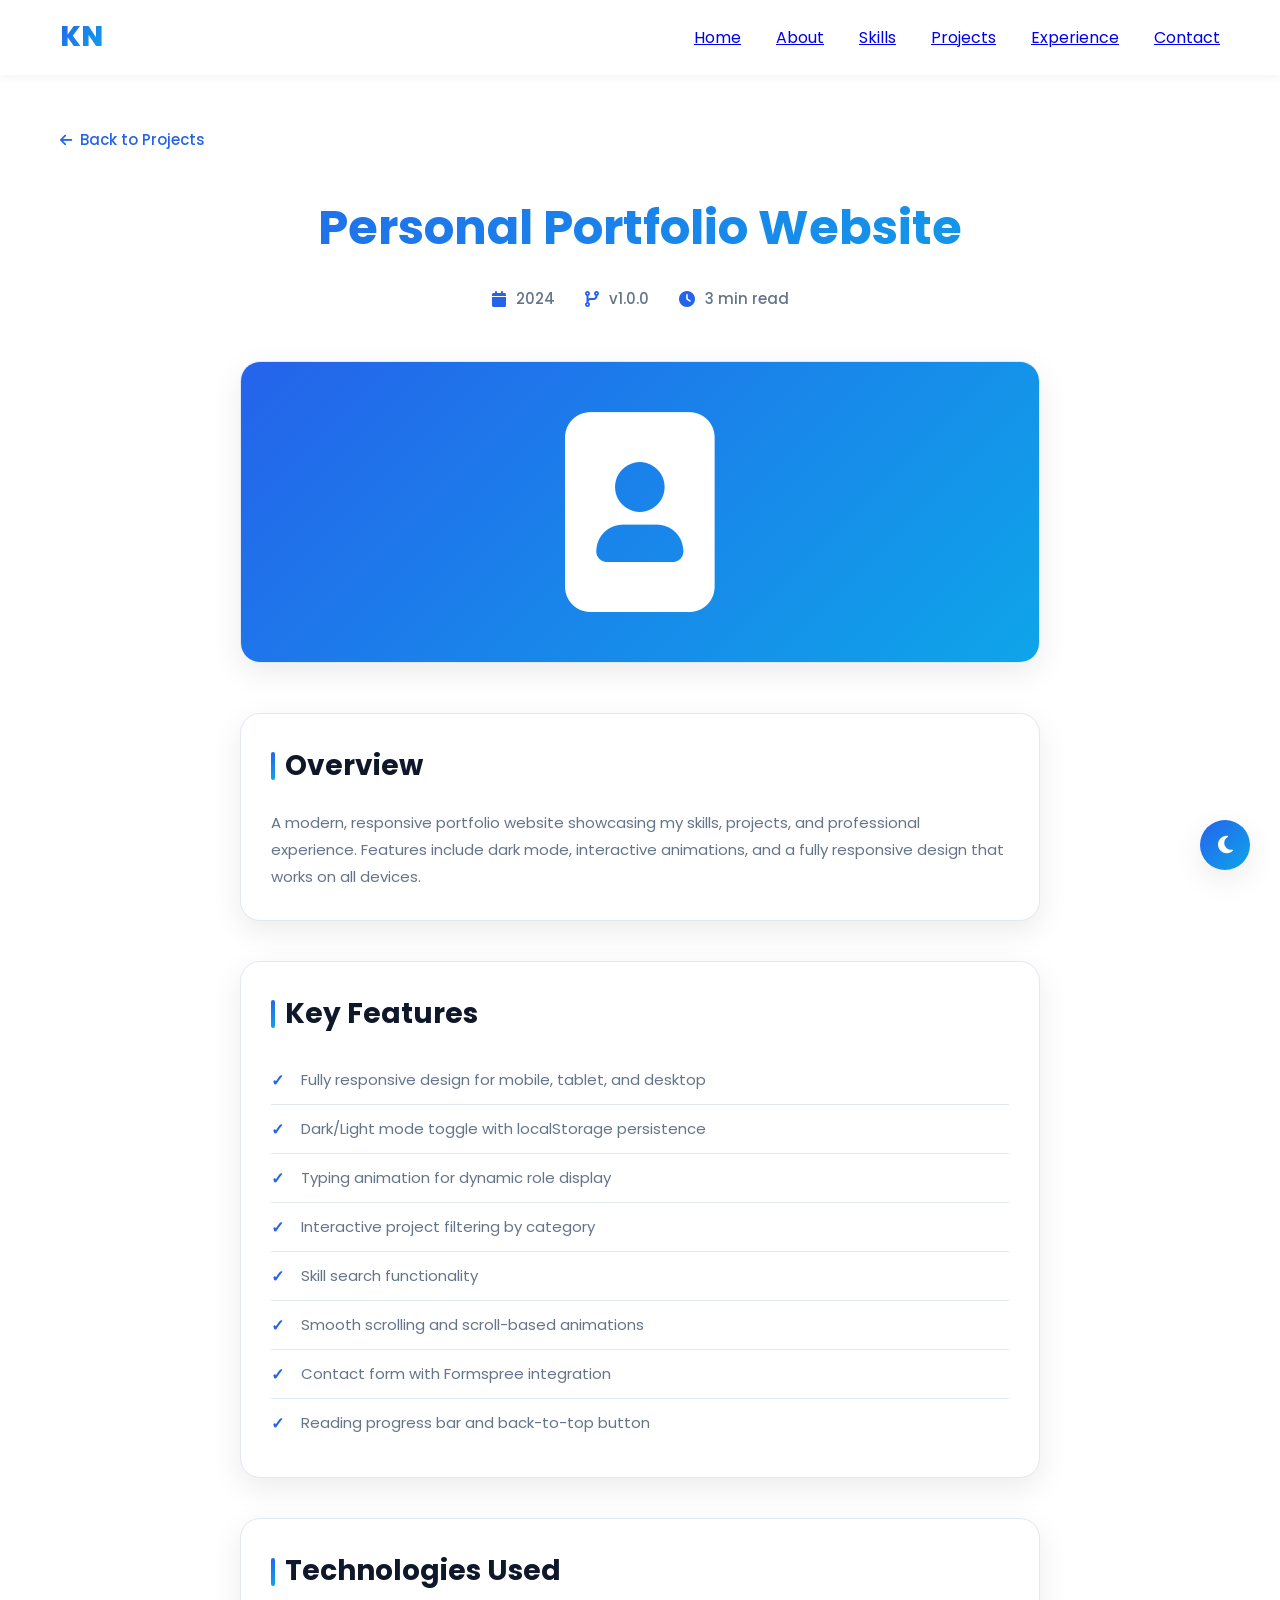
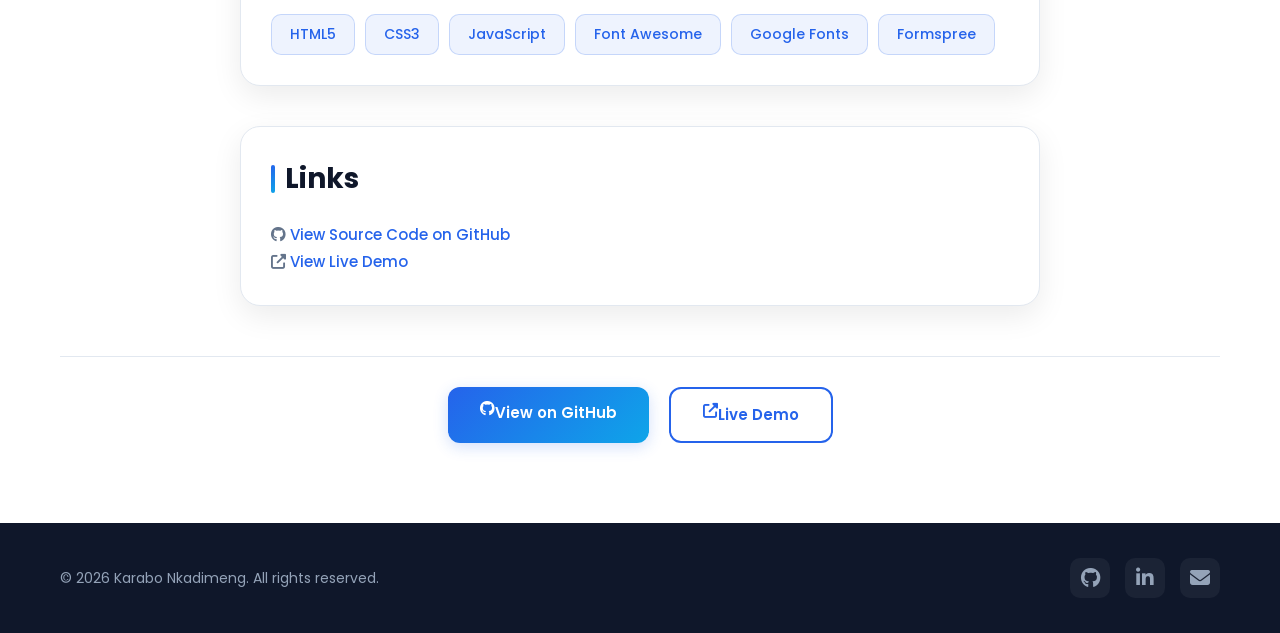
==== commit f51ea9f0: "Updated detailed page, detailed.html" ====
--- a/project-detail.html
+++ b/project-detail.html
@@ -4,7 +4,7 @@
     <meta charset="UTF-8">
     <meta name="viewport" content="width=device-width, initial-scale=1.0">
     <title>Project Detail | Karabo Nkadimeng</title>
-    <link rel="stylesheet" href="css/style.css">
+    <link rel="stylesheet" href="style.css">
     <link rel="stylesheet" href="https://cdnjs.cloudflare.com/ajax/libs/font-awesome/6.4.0/css/all.min.css">
     <link href="https://fonts.googleapis.com/css2?family=Poppins:wght@300;400;500;600;700;800&display=swap" rel="stylesheet">
 </head>
--- a/style.css
+++ b/style.css
@@ -0,0 +1,1775 @@
+/* ============================================ */
+/* RESET AND BASE STYLES */
+/* ============================================ */
+* {
+    margin: 0;
+    padding: 0;
+    box-sizing: border-box;
+}
+
+:root {
+    --primary-color: #2563eb;
+    --primary-dark: #1d4ed8;
+    --secondary-color: #0ea5e9;
+    --accent-color: #06b6d4;
+    --dark: #0f172a;
+    --dark-light: #1e293b;
+    --light: #f8fafc;
+    --gray: #64748b;
+    --white: #ffffff;
+    --black: #0f172a;
+    --success: #10b981;
+    --warning: #f59e0b;
+    --gradient: linear-gradient(135deg, #2563eb 0%, #0ea5e9 100%);
+    --box-shadow: 0 10px 30px rgba(0, 0, 0, 0.08);
+    --transition: all 0.3s ease;
+}
+
+html {
+    scroll-behavior: smooth;
+}
+
+body {
+    font-family: 'Poppins', sans-serif;
+    line-height: 1.6;
+    color: var(--dark);
+    overflow-x: hidden;
+    background-color: var(--white);
+    transition: var(--transition);
+}
+
+.container {
+    max-width: 1200px;
+    margin: 0 auto;
+    padding: 0 20px;
+}
+
+/* ============================================ */
+/* IN PROGRESS BADGE */
+/* ============================================ */
+.in-progress-badge {
+    display: inline-block;
+    background: linear-gradient(135deg, #f59e0b 0%, #d97706 100%);
+    color: white;
+    font-size: 11px;
+    font-weight: 600;
+    padding: 3px 10px;
+    border-radius: 20px;
+    margin-left: 8px;
+    text-transform: uppercase;
+    letter-spacing: 0.5px;
+    vertical-align: middle;
+}
+
+body.dark-mode .in-progress-badge {
+    background: linear-gradient(135deg, #fbbf24 0%, #f59e0b 100%);
+    color: #0f172a;
+}
+
+.status-banner {
+    background: linear-gradient(135deg, #f59e0b 0%, #d97706 100%);
+    color: white;
+    padding: 12px 24px;
+    border-radius: 12px;
+    margin: 20px 0;
+    display: inline-block;
+    font-weight: 500;
+}
+
+body.dark-mode .status-banner {
+    background: linear-gradient(135deg, #fbbf24 0%, #f59e0b 100%);
+    color: #0f172a;
+}
+
+/* ============================================ */
+/* DARK MODE */
+/* ============================================ */
+body.dark-mode {
+    background-color: var(--dark);
+    color: #e2e8f0;
+}
+
+body.dark-mode .navbar {
+    background-color: var(--dark-light);
+    box-shadow: 0 5px 20px rgba(0, 0, 0, 0.3);
+}
+
+body.dark-mode .navbar.scrolled {
+    background: rgba(30, 41, 59, 0.95);
+}
+
+body.dark-mode .nav-link {
+    color: #e2e8f0;
+}
+
+body.dark-mode .about {
+    background-color: var(--dark);
+}
+
+body.dark-mode .project-card,
+body.dark-mode .contact-card,
+body.dark-mode .timeline-content,
+body.dark-mode .contact-form,
+body.dark-mode .stat-card,
+body.dark-mode .project-section {
+    background-color: var(--dark-light);
+    color: #e2e8f0;
+    box-shadow: 0 10px 30px rgba(0, 0, 0, 0.2);
+    border-color: #334155;
+}
+
+body.dark-mode .skill-bar {
+    background-color: #334155;
+}
+
+body.dark-mode .tech-badge {
+    background-color: #334155;
+    color: #60a5fa;
+    border-color: #475569;
+}
+
+body.dark-mode .filter-btn {
+    background-color: var(--dark-light);
+    color: #e2e8f0;
+    border-color: #334155;
+}
+
+body.dark-mode .filter-btn.active {
+    background: var(--gradient);
+    color: white;
+}
+
+body.dark-mode .form-group input,
+body.dark-mode .form-group textarea,
+body.dark-mode .skill-search {
+    background-color: #334155;
+    border-color: #475569;
+    color: #e2e8f0;
+}
+
+body.dark-mode .form-group input:focus,
+body.dark-mode .form-group textarea:focus {
+    border-color: var(--primary-color);
+}
+
+body.dark-mode .nav-menu {
+    background-color: var(--dark-light);
+}
+
+body.dark-mode .section-title,
+body.dark-mode .about-text h3,
+body.dark-mode .skills-category h3,
+body.dark-mode .project-content h3,
+body.dark-mode .timeline-content h3,
+body.dark-mode .contact-card h3,
+body.dark-mode .project-section h2 {
+    color: #ffffff;
+}
+
+body.dark-mode .info-label {
+    color: #e2e8f0;
+}
+
+body.dark-mode .info-value {
+    color: #94a3b8;
+}
+
+body.dark-mode .stat-label,
+body.dark-mode .project-content p,
+body.dark-mode .timeline-content p,
+body.dark-mode .contact-card p,
+body.dark-mode .about-text p,
+body.dark-mode .project-section p,
+body.dark-mode .feature-list li {
+    color: #94a3b8;
+}
+
+body.dark-mode .hero-wave svg path {
+    fill: var(--dark);
+}
+
+body.dark-mode .project-detail {
+    background: var(--dark);
+}
+
+body.dark-mode .project-image-hero {
+    border-color: #334155;
+}
+
+body.dark-mode .project-links-detail {
+    border-top-color: #334155;
+}
+
+body.dark-mode .feature-list li {
+    border-bottom-color: #334155;
+}
+
+body.dark-mode .success-message {
+    background: #064e3b;
+    color: #a7f3d0;
+}
+
+body.dark-mode .error-message {
+    background: #7f1d1d;
+    color: #fecaca;
+}
+
+/* ============================================ */
+/* DARK MODE TOGGLE */
+/* ============================================ */
+.dark-mode-toggle {
+    position: fixed;
+    bottom: 30px;
+    right: 30px;
+    width: 50px;
+    height: 50px;
+    border-radius: 50%;
+    background: var(--gradient);
+    border: none;
+    color: white;
+    cursor: pointer;
+    z-index: 999;
+    box-shadow: var(--box-shadow);
+    transition: var(--transition);
+    display: flex;
+    align-items: center;
+    justify-content: center;
+    font-size: 20px;
+}
+
+.dark-mode-toggle:hover {
+    transform: scale(1.1);
+    box-shadow: 0 10px 30px rgba(37, 99, 235, 0.4);
+}
+
+/* ============================================ */
+/* READING PROGRESS BAR */
+/* ============================================ */
+.reading-progress-bar {
+    position: fixed;
+    top: 0;
+    left: 0;
+    width: 0;
+    height: 4px;
+    background: var(--gradient);
+    z-index: 1001;
+    transition: width 0.3s ease;
+}
+
+/* ============================================ */
+/* BACK TO TOP BUTTON */
+/* ============================================ */
+.back-to-top {
+    position: fixed;
+    bottom: 90px;
+    right: 30px;
+    width: 45px;
+    height: 45px;
+    border-radius: 12px;
+    background: var(--gradient);
+    border: none;
+    color: white;
+    cursor: pointer;
+    z-index: 998;
+    box-shadow: var(--box-shadow);
+    transition: var(--transition);
+    display: none;
+    align-items: center;
+    justify-content: center;
+    font-size: 18px;
+}
+
+.back-to-top:hover {
+    transform: translateY(-3px);
+    box-shadow: 0 15px 40px rgba(37, 99, 235, 0.3);
+}
+
+/* ============================================ */
+/* NAVIGATION */
+/* ============================================ */
+.navbar {
+    position: fixed;
+    top: 0;
+    left: 0;
+    width: 100%;
+    background: rgba(255, 255, 255, 0.95);
+    backdrop-filter: blur(10px);
+    box-shadow: 0 2px 10px rgba(0, 0, 0, 0.05);
+    z-index: 1000;
+    transition: var(--transition);
+    padding: 15px 0;
+}
+
+.navbar.scrolled {
+    padding: 10px 0;
+}
+
+.navbar .container {
+    display: flex;
+    justify-content: space-between;
+    align-items: center;
+}
+
+.logo {
+    font-size: 28px;
+    font-weight: 800;
+    color: var(--primary-color);
+    text-decoration: none;
+    background: var(--gradient);
+    -webkit-background-clip: text;
+    -webkit-text-fill-color: transparent;
+    background-clip: text;
+}
+
+.nav-links {
+    display: flex;
+    list-style: none;
+    gap: 35px;
+}
+
+.nav-link {
+    text-decoration: none;
+    color: var(--dark);
+    font-weight: 500;
+    transition: var(--transition);
+    position: relative;
+    padding: 5px 0;
+    font-size: 15px;
+}
+
+.nav-link::after {
+    content: '';
+    position: absolute;
+    bottom: -5px;
+    left: 0;
+    width: 0;
+    height: 2px;
+    background: var(--gradient);
+    transition: var(--transition);
+    border-radius: 2px;
+}
+
+.nav-link:hover::after,
+.nav-link.active::after {
+    width: 100%;
+}
+
+.nav-link:hover,
+.nav-link.active {
+    color: var(--primary-color);
+}
+
+.nav-toggle {
+    display: none;
+    font-size: 24px;
+    cursor: pointer;
+    color: var(--dark);
+}
+
+body.dark-mode .nav-toggle {
+    color: #e2e8f0;
+}
+
+/* ============================================ */
+/* HERO SECTION */
+/* ============================================ */
+.hero {
+    min-height: 100vh;
+    background: linear-gradient(135deg, #2563eb 0%, #0ea5e9 50%, #06b6d4 100%);
+    position: relative;
+    overflow: visible;
+    padding: 100px 0 60px;
+    display: flex;
+    align-items: center;
+}
+
+.hero-content {
+    display: grid;
+    grid-template-columns: 1fr 1fr;
+    gap: 60px;
+    align-items: center;
+    padding: 40px 0 20px;
+    position: relative;
+    z-index: 10;
+}
+
+.hero-text {
+    color: var(--white);
+    position: relative;
+    z-index: 10;
+    padding-bottom: 20px;
+}
+
+.greeting {
+    font-size: 18px;
+    font-weight: 500;
+    display: inline-block;
+    margin-bottom: 20px;
+    animation: fadeInUp 0.8s ease;
+    background: rgba(255, 255, 255, 0.15);
+    padding: 8px 20px;
+    border-radius: 50px;
+    backdrop-filter: blur(10px);
+}
+
+.hero-title {
+    font-size: 58px;
+    font-weight: 800;
+    margin-bottom: 15px;
+    animation: fadeInUp 0.8s ease 0.2s both;
+    line-height: 1.2;
+    text-shadow: 0 2px 20px rgba(0,0,0,0.1);
+}
+
+.typed-container {
+    font-size: 28px;
+    font-weight: 600;
+    margin-bottom: 20px;
+    min-height: 70px;
+    animation: fadeInUp 0.8s ease 0.4s both;
+}
+
+.typed-text {
+    color: #fbbf24;
+    text-shadow: 0 2px 10px rgba(0,0,0,0.1);
+}
+
+.cursor {
+    display: inline-block;
+    width: 3px;
+    margin-left: 3px;
+    background-color: var(--white);
+    animation: blink 1s infinite;
+}
+
+@keyframes blink {
+    0%, 100% { opacity: 1; }
+    50% { opacity: 0; }
+}
+
+.hero-description {
+    font-size: 17px;
+    margin-bottom: 35px;
+    opacity: 0.95;
+    animation: fadeInUp 0.8s ease 0.6s both;
+    line-height: 1.7;
+}
+
+.hero-buttons {
+    display: flex;
+    gap: 15px;
+    margin-bottom: 35px;
+    animation: fadeInUp 0.8s ease 0.8s both;
+    flex-wrap: wrap;
+    position: relative;
+    z-index: 10;
+}
+
+.btn {
+    padding: 14px 32px;
+    border-radius: 12px;
+    text-decoration: none;
+    font-weight: 600;
+    transition: var(--transition);
+    display: inline-block;
+    cursor: pointer;
+    border: none;
+    font-size: 15px;
+    text-align: center;
+    pointer-events: auto;
+    position: relative;
+    z-index: 10;
+}
+
+.btn-primary {
+    background: var(--white);
+    color: var(--primary-color);
+    box-shadow: 0 4px 15px rgba(0, 0, 0, 0.1);
+}
+
+.btn-primary:hover {
+    transform: translateY(-3px);
+    box-shadow: 0 10px 25px rgba(0, 0, 0, 0.15);
+}
+
+.hero-buttons .btn-outline {
+    background: transparent;
+    color: var(--white);
+    border: 2px solid rgba(255, 255, 255, 0.5);
+    font-weight: 600;
+}
+
+.hero-buttons .btn-outline:hover {
+    background: var(--white);
+    color: var(--primary-color);
+    transform: translateY(-3px);
+    border-color: var(--white);
+}
+
+/* Social Links */
+.social-links {
+    display: flex;
+    gap: 15px;
+    animation: fadeInUp 0.8s ease 1s both;
+    position: relative;
+    z-index: 50 !important;
+    pointer-events: auto;
+    margin-top: 10px;
+}
+
+.social-link {
+    width: 48px;
+    height: 48px;
+    background: rgba(255, 255, 255, 0.2);
+    backdrop-filter: blur(10px);
+    border-radius: 14px;
+    display: flex;
+    align-items: center;
+    justify-content: center;
+    color: var(--white);
+    text-decoration: none;
+    transition: var(--transition);
+    font-size: 22px;
+    pointer-events: auto;
+    cursor: pointer;
+    border: 1.5px solid rgba(255, 255, 255, 0.4);
+    box-shadow: 0 4px 15px rgba(0, 0, 0, 0.15);
+}
+
+.social-link i {
+    display: inline-block;
+    color: #ffffff;
+    text-shadow: 0 2px 5px rgba(0, 0, 0, 0.2);
+}
+
+.social-link:hover {
+    background: var(--white);
+    transform: translateY(-5px);
+    border-color: var(--white);
+    box-shadow: 0 8px 25px rgba(0, 0, 0, 0.2);
+}
+
+.social-link:hover i {
+    color: var(--primary-color);
+}
+
+.hero-image {
+    position: relative;
+    animation: fadeInRight 0.8s ease;
+    z-index: 10;
+}
+
+.image-wrapper {
+    position: relative;
+    width: 100%;
+    max-width: 380px;
+    margin: 0 auto;
+}
+
+.profile-image {
+    width: 100%;
+    height: auto;
+    aspect-ratio: 1;
+    object-fit: cover;
+    border-radius: 30% 70% 70% 30% / 30% 30% 70% 70%;
+    border: 4px solid rgba(255, 255, 255, 0.4);
+    box-shadow: 0 20px 40px rgba(0, 0, 0, 0.15);
+    transition: var(--transition);
+    position: relative;
+    z-index: 10;
+}
+
+.profile-image:hover {
+    border-radius: 60% 40% 30% 70% / 60% 30% 70% 40%;
+    border-color: rgba(255, 255, 255, 0.6);
+}
+
+.floating-badge {
+    position: absolute;
+    background: var(--white);
+    padding: 12px 20px;
+    border-radius: 15px;
+    display: flex;
+    align-items: center;
+    gap: 12px;
+    box-shadow: 0 10px 30px rgba(0,0,0,0.15);
+    animation: float 4s ease-in-out infinite;
+    color: var(--dark);
+    z-index: 15;
+    font-weight: 500;
+}
+
+.badge-1 {
+    top: 10px;
+    right: -30px;
+    animation-delay: 0s;
+}
+
+.badge-2 {
+    bottom: 30px;
+    left: -30px;
+    animation-delay: 2s;
+}
+
+.floating-badge i {
+    color: var(--primary-color);
+    font-size: 20px;
+}
+
+@keyframes float {
+    0%, 100% { transform: translateY(0); }
+    50% { transform: translateY(-15px); }
+}
+
+/* Hero Wave */
+.hero-wave {
+    position: absolute;
+    bottom: -1px;
+    left: 0;
+    width: 100%;
+    line-height: 0;
+    z-index: 5;
+    pointer-events: none;
+}
+
+.hero-wave svg {
+    display: block;
+    width: 100%;
+    height: auto;
+}
+
+/* ============================================ */
+/* SECTION STYLES */
+/* ============================================ */
+section {
+    padding: 100px 0;
+    position: relative;
+}
+
+.section-header {
+    text-align: center;
+    margin-bottom: 60px;
+}
+
+.section-subtitle {
+    font-size: 14px;
+    color: var(--primary-color);
+    text-transform: uppercase;
+    letter-spacing: 3px;
+    font-weight: 600;
+    background: rgba(37, 99, 235, 0.1);
+    display: inline-block;
+    padding: 8px 20px;
+    border-radius: 50px;
+}
+
+.section-title {
+    font-size: 40px;
+    font-weight: 700;
+    margin-top: 15px;
+    color: var(--dark);
+}
+
+.title-divider {
+    width: 70px;
+    height: 4px;
+    background: var(--gradient);
+    margin: 20px auto 0;
+    border-radius: 2px;
+}
+
+/* ============================================ */
+/* ABOUT SECTION */
+/* ============================================ */
+.about {
+    background: var(--white);
+    position: relative;
+    z-index: 3;
+}
+
+.about-content {
+    display: grid;
+    grid-template-columns: 1.5fr 1fr;
+    gap: 60px;
+    align-items: start;
+}
+
+.about-text h3 {
+    font-size: 28px;
+    margin-bottom: 20px;
+    color: var(--dark);
+}
+
+.about-text p {
+    color: var(--gray);
+    margin-bottom: 20px;
+    line-height: 1.8;
+}
+
+.personal-info {
+    display: grid;
+    grid-template-columns: repeat(2, 1fr);
+    gap: 18px;
+    margin: 35px 0;
+}
+
+.info-item {
+    display: flex;
+    gap: 12px;
+    align-items: baseline;
+}
+
+.info-label {
+    font-weight: 600;
+    color: var(--dark);
+    min-width: 80px;
+}
+
+.info-value {
+    color: var(--gray);
+}
+
+.about-stats {
+    display: grid;
+    grid-template-columns: repeat(2, 1fr);
+    gap: 20px;
+}
+
+.stat-card {
+    background: var(--light);
+    padding: 35px 20px;
+    text-align: center;
+    border-radius: 20px;
+    transition: var(--transition);
+    cursor: pointer;
+    border: 1px solid #e2e8f0;
+}
+
+.stat-card:hover {
+    transform: translateY(-8px);
+    box-shadow: var(--box-shadow);
+    border-color: var(--primary-color);
+}
+
+.stat-number {
+    font-size: 48px;
+    font-weight: 800;
+    color: var(--primary-color);
+    line-height: 1;
+}
+
+.stat-label {
+    color: var(--gray);
+    margin-top: 12px;
+    font-size: 15px;
+    font-weight: 500;
+}
+
+/* ============================================ */
+/* SKILLS SECTION */
+/* ============================================ */
+.skills {
+    background: var(--light);
+}
+
+body.dark-mode .skills {
+    background: #0a0f1a;
+}
+
+.skill-search {
+    width: 100%;
+    max-width: 400px;
+    margin: 0 auto 35px;
+    display: block;
+    padding: 14px 24px;
+    border: 2px solid #e2e8f0;
+    border-radius: 15px;
+    font-family: inherit;
+    transition: var(--transition);
+    background: var(--white);
+    font-size: 15px;
+}
+
+.skill-search:focus {
+    outline: none;
+    border-color: var(--primary-color);
+    box-shadow: 0 0 0 4px rgba(37, 99, 235, 0.1);
+}
+
+.skills-content {
+    display: grid;
+    grid-template-columns: repeat(2, 1fr);
+    gap: 40px;
+}
+
+.skills-category {
+    transition: var(--transition);
+    background: var(--white);
+    padding: 30px;
+    border-radius: 20px;
+    border: 1px solid #e2e8f0;
+}
+
+.skills-category h3 {
+    margin-bottom: 25px;
+    color: var(--dark);
+    font-size: 20px;
+    display: flex;
+    align-items: center;
+}
+
+.skills-category h3 i {
+    color: var(--primary-color);
+    margin-right: 12px;
+    font-size: 22px;
+}
+
+.skills-grid {
+    display: flex;
+    flex-direction: column;
+    gap: 22px;
+}
+
+.skill-info {
+    display: flex;
+    justify-content: space-between;
+    margin-bottom: 10px;
+    color: var(--dark);
+    font-weight: 500;
+    font-size: 15px;
+}
+
+.skill-bar {
+    height: 8px;
+    background: #e2e8f0;
+    border-radius: 10px;
+    overflow: hidden;
+}
+
+.skill-progress {
+    height: 100%;
+    background: var(--gradient);
+    border-radius: 10px;
+    width: 0;
+    transition: width 1.5s ease;
+}
+
+.tech-stack {
+    display: flex;
+    flex-wrap: wrap;
+    gap: 10px;
+    margin-top: 15px;
+}
+
+.tech-badge {
+    background: var(--light);
+    padding: 10px 22px;
+    border-radius: 12px;
+    color: var(--primary-color);
+    font-weight: 500;
+    transition: var(--transition);
+    cursor: pointer;
+    font-size: 14px;
+    border: 1px solid #e2e8f0;
+}
+
+.tech-badge:hover {
+    background: var(--primary-color);
+    color: var(--white);
+    transform: translateY(-3px);
+    border-color: var(--primary-color);
+}
+
+/* ============================================ */
+/* PROJECT FILTERS */
+/* ============================================ */
+.project-filters {
+    display: flex;
+    justify-content: center;
+    gap: 12px;
+    margin-bottom: 45px;
+    flex-wrap: wrap;
+}
+
+.filter-btn {
+    padding: 10px 24px;
+    border: none;
+    background: var(--white);
+    color: var(--dark);
+    border-radius: 12px;
+    cursor: pointer;
+    transition: var(--transition);
+    font-weight: 500;
+    font-size: 14px;
+    border: 1px solid #e2e8f0;
+}
+
+.filter-btn.active,
+.filter-btn:hover {
+    background: var(--gradient);
+    color: white;
+    border-color: transparent;
+    box-shadow: 0 5px 15px rgba(37, 99, 235, 0.3);
+}
+
+/* ============================================ */
+/* PROJECTS SECTION */
+/* ============================================ */
+.projects-grid {
+    display: grid;
+    grid-template-columns: repeat(auto-fit, minmax(300px, 1fr));
+    gap: 30px;
+}
+
+.project-card {
+    background: var(--white);
+    border-radius: 20px;
+    overflow: hidden;
+    box-shadow: var(--box-shadow);
+    transition: var(--transition);
+    cursor: pointer;
+    border: 1px solid #e2e8f0;
+}
+
+.project-card:hover {
+    transform: translateY(-10px);
+    box-shadow: 0 20px 40px rgba(0, 0, 0, 0.12);
+    border-color: var(--primary-color);
+}
+
+.project-image {
+    height: 200px;
+    background: var(--gradient);
+    display: flex;
+    align-items: center;
+    justify-content: center;
+}
+
+.project-image i {
+    font-size: 60px;
+    color: var(--white);
+    opacity: 0.9;
+}
+
+.project-content {
+    padding: 28px;
+}
+
+.project-content h3 {
+    font-size: 20px;
+    margin-bottom: 12px;
+    color: var(--dark);
+    font-weight: 600;
+}
+
+.project-content p {
+    color: var(--gray);
+    margin-bottom: 18px;
+    font-size: 14px;
+    line-height: 1.7;
+}
+
+.project-tech {
+    display: flex;
+    flex-wrap: wrap;
+    gap: 8px;
+    margin-bottom: 22px;
+}
+
+.project-tech span {
+    background: rgba(37, 99, 235, 0.08);
+    padding: 6px 14px;
+    border-radius: 10px;
+    font-size: 12px;
+    color: var(--primary-color);
+    font-weight: 500;
+}
+
+.project-links {
+    display: flex;
+    gap: 20px;
+    flex-wrap: wrap;
+}
+
+.project-link {
+    text-decoration: none;
+    color: var(--primary-color);
+    font-weight: 500;
+    transition: var(--transition);
+    display: flex;
+    align-items: center;
+    gap: 6px;
+    font-size: 14px;
+}
+
+.project-link:hover {
+    color: var(--primary-dark);
+    gap: 10px;
+}
+
+/* ============================================ */
+/* EXPERIENCE SECTION */
+/* ============================================ */
+.timeline {
+    position: relative;
+    max-width: 850px;
+    margin: 0 auto;
+}
+
+.timeline::before {
+    content: '';
+    position: absolute;
+    left: 50%;
+    transform: translateX(-50%);
+    width: 3px;
+    height: 100%;
+    background: var(--gradient);
+    border-radius: 3px;
+}
+
+.timeline-item {
+    position: relative;
+    margin-bottom: 50px;
+}
+
+.timeline-dot {
+    position: absolute;
+    left: 50%;
+    top: 0;
+    transform: translateX(-50%);
+    width: 18px;
+    height: 18px;
+    background: var(--primary-color);
+    border-radius: 50%;
+    border: 4px solid var(--white);
+    box-shadow: 0 0 0 4px rgba(37, 99, 235, 0.2);
+    z-index: 2;
+}
+
+body.dark-mode .timeline-dot {
+    border-color: var(--dark-light);
+}
+
+.timeline-date {
+    position: absolute;
+    left: calc(50% + 35px);
+    top: 0;
+    background: var(--gradient);
+    color: var(--white);
+    padding: 8px 20px;
+    border-radius: 12px;
+    font-weight: 600;
+    font-size: 14px;
+    white-space: nowrap;
+    box-shadow: 0 5px 15px rgba(37, 99, 235, 0.3);
+}
+
+.timeline-content {
+    width: calc(50% - 45px);
+    margin-left: auto;
+    background: var(--white);
+    padding: 28px;
+    border-radius: 20px;
+    box-shadow: var(--box-shadow);
+    transition: var(--transition);
+    border: 1px solid #e2e8f0;
+}
+
+.timeline-content:hover {
+    transform: translateY(-5px);
+    box-shadow: 0 15px 35px rgba(0, 0, 0, 0.1);
+    border-color: var(--primary-color);
+}
+
+.timeline-item:nth-child(even) .timeline-content {
+    margin-left: 0;
+    margin-right: auto;
+}
+
+.timeline-item:nth-child(even) .timeline-date {
+    left: auto;
+    right: calc(50% + 35px);
+}
+
+.timeline-content h3 {
+    color: var(--dark);
+    margin-bottom: 8px;
+    font-size: 20px;
+    font-weight: 600;
+}
+
+.timeline-content h4 {
+    color: var(--primary-color);
+    margin-bottom: 12px;
+    font-weight: 500;
+    font-size: 16px;
+}
+
+.timeline-content p {
+    color: var(--gray);
+    font-size: 14px;
+    line-height: 1.7;
+}
+
+/* ============================================ */
+/* CONTACT SECTION */
+/* ============================================ */
+.contact {
+    background: var(--light);
+}
+
+body.dark-mode .contact {
+    background: #0a0f1a;
+}
+
+.contact-content {
+    display: grid;
+    grid-template-columns: repeat(2, 1fr);
+    gap: 40px;
+}
+
+.contact-info {
+    display: grid;
+    grid-template-columns: repeat(2, 1fr);
+    gap: 20px;
+}
+
+.contact-card {
+    background: var(--white);
+    padding: 32px 20px;
+    text-align: center;
+    border-radius: 20px;
+    transition: var(--transition);
+    cursor: pointer;
+    border: 1px solid #e2e8f0;
+}
+
+.contact-card:hover {
+    transform: translateY(-5px);
+    box-shadow: var(--box-shadow);
+    border-color: var(--primary-color);
+}
+
+.contact-card i {
+    font-size: 36px;
+    color: var(--primary-color);
+    margin-bottom: 18px;
+}
+
+.contact-card h3 {
+    margin-bottom: 10px;
+    color: var(--dark);
+    font-size: 18px;
+    font-weight: 600;
+}
+
+.contact-card p {
+    color: var(--gray);
+    font-size: 14px;
+}
+
+.contact-form {
+    background: var(--white);
+    padding: 35px;
+    border-radius: 20px;
+    box-shadow: var(--box-shadow);
+    border: 1px solid #e2e8f0;
+}
+
+.form-group {
+    margin-bottom: 22px;
+}
+
+.form-group input,
+.form-group textarea {
+    width: 100%;
+    padding: 14px 18px;
+    border: 2px solid #e2e8f0;
+    border-radius: 12px;
+    font-family: inherit;
+    transition: var(--transition);
+    font-size: 15px;
+    background: var(--white);
+}
+
+.form-group input:focus,
+.form-group textarea:focus {
+    outline: none;
+    border-color: var(--primary-color);
+    box-shadow: 0 0 0 4px rgba(37, 99, 235, 0.1);
+}
+
+.contact-form .btn {
+    width: 100%;
+    padding: 15px;
+    font-size: 16px;
+}
+
+.contact-form .btn:disabled {
+    opacity: 0.7;
+    cursor: not-allowed;
+}
+
+#form-message {
+    margin-top: 20px;
+    padding: 10px;
+    border-radius: 12px;
+    text-align: center;
+}
+
+.success-message {
+    background: #d1fae5;
+    color: #065f46;
+    padding: 14px;
+    border-radius: 12px;
+    text-align: center;
+    font-weight: 500;
+}
+
+.error-message {
+    background: #fee2e2;
+    color: #991b1b;
+    padding: 14px;
+    border-radius: 12px;
+    text-align: center;
+    font-weight: 500;
+}
+
+/* ============================================ */
+/* FOOTER */
+/* ============================================ */
+.footer {
+    background: var(--dark);
+    color: var(--white);
+    padding: 35px 0;
+}
+
+.footer-content {
+    display: flex;
+    justify-content: space-between;
+    align-items: center;
+    flex-wrap: wrap;
+    gap: 20px;
+}
+
+.footer-text p {
+    color: #94a3b8;
+    font-size: 14px;
+}
+
+.footer-social {
+    display: flex;
+    gap: 15px;
+}
+
+.footer-social a {
+    color: #94a3b8;
+    text-decoration: none;
+    transition: var(--transition);
+    font-size: 20px;
+    width: 40px;
+    height: 40px;
+    display: flex;
+    align-items: center;
+    justify-content: center;
+    background: rgba(255, 255, 255, 0.05);
+    border-radius: 10px;
+}
+
+.footer-social a:hover {
+    color: var(--white);
+    background: var(--primary-color);
+    transform: translateY(-3px);
+}
+
+/* ============================================ */
+/* PROJECT DETAIL PAGE */
+/* ============================================ */
+.project-detail {
+    padding-top: 120px;
+    padding-bottom: 80px;
+    min-height: 100vh;
+    background: var(--white);
+}
+
+.project-header {
+    text-align: center;
+    margin-bottom: 50px;
+}
+
+.project-header h1 {
+    font-size: 48px;
+    margin-bottom: 20px;
+    background: var(--gradient);
+    -webkit-background-clip: text;
+    -webkit-text-fill-color: transparent;
+    background-clip: text;
+    font-weight: 700;
+}
+
+.project-meta {
+    display: flex;
+    justify-content: center;
+    gap: 30px;
+    flex-wrap: wrap;
+    margin-bottom: 30px;
+}
+
+.project-meta-item {
+    display: flex;
+    align-items: center;
+    gap: 10px;
+    color: var(--gray);
+    font-size: 15px;
+    font-weight: 500;
+}
+
+.project-meta-item i {
+    color: var(--primary-color);
+    font-size: 16px;
+}
+
+.project-image-hero {
+    width: 100%;
+    max-width: 800px;
+    margin: 0 auto 50px;
+    border-radius: 20px;
+    overflow: hidden;
+    box-shadow: var(--box-shadow);
+    border: 1px solid #e2e8f0;
+}
+
+.project-image-hero i {
+    font-size: 200px;
+    display: block;
+    text-align: center;
+    padding: 50px;
+    background: var(--gradient);
+    color: white;
+}
+
+.project-content-detail {
+    max-width: 800px;
+    margin: 0 auto;
+}
+
+.project-section {
+    margin-bottom: 40px;
+    background: var(--white);
+    padding: 30px;
+    border-radius: 20px;
+    border: 1px solid #e2e8f0;
+    box-shadow: var(--box-shadow);
+}
+
+.project-section h2 {
+    font-size: 28px;
+    margin-bottom: 20px;
+    color: var(--dark);
+    font-weight: 700;
+    display: flex;
+    align-items: center;
+    gap: 10px;
+}
+
+.project-section h2::before {
+    content: '';
+    width: 4px;
+    height: 28px;
+    background: var(--gradient);
+    border-radius: 2px;
+}
+
+.project-section h3 {
+    font-size: 20px;
+    margin: 20px 0 10px;
+    color: var(--primary-color);
+    font-weight: 600;
+}
+
+.project-section p {
+    color: var(--gray);
+    line-height: 1.8;
+    font-size: 15px;
+}
+
+.project-section a {
+    color: var(--primary-color);
+    text-decoration: none;
+    font-weight: 500;
+}
+
+.project-section a:hover {
+    text-decoration: underline;
+}
+
+.code-block {
+    background: #1e1e1e;
+    color: #d4d4d4;
+    padding: 20px;
+    border-radius: 12px;
+    overflow-x: auto;
+    margin: 20px 0;
+    font-family: 'Courier New', monospace;
+    font-size: 14px;
+    border: 1px solid #333;
+}
+
+.code-block pre {
+    margin: 0;
+    white-space: pre-wrap;
+    word-wrap: break-word;
+}
+
+.feature-list {
+    list-style: none;
+    padding: 0;
+}
+
+.feature-list li {
+    padding: 12px 0;
+    padding-left: 30px;
+    position: relative;
+    color: var(--gray);
+    font-size: 15px;
+    border-bottom: 1px solid #e2e8f0;
+}
+
+.feature-list li:last-child {
+    border-bottom: none;
+}
+
+.feature-list li:before {
+    content: "✓";
+    color: var(--primary-color);
+    position: absolute;
+    left: 0;
+    font-weight: bold;
+    font-size: 16px;
+}
+
+.project-links-detail {
+    display: flex;
+    gap: 20px;
+    justify-content: center;
+    margin-top: 50px;
+    padding-top: 30px;
+    border-top: 1px solid #e2e8f0;
+    flex-wrap: wrap;
+}
+
+.project-links-detail .btn-outline {
+    background: transparent;
+    color: var(--primary-color) !important;
+    border: 2px solid var(--primary-color) !important;
+    font-weight: 600;
+}
+
+.project-links-detail .btn-outline:hover {
+    background: var(--primary-color) !important;
+    color: var(--white) !important;
+    transform: translateY(-3px);
+    box-shadow: 0 10px 25px rgba(37, 99, 235, 0.2);
+}
+
+body.dark-mode .project-links-detail .btn-outline {
+    color: var(--white) !important;
+    border: 2px solid rgba(255, 255, 255, 0.4) !important;
+}
+
+body.dark-mode .project-links-detail .btn-outline:hover {
+    background: var(--white) !important;
+    color: var(--primary-color) !important;
+    border-color: var(--white) !important;
+}
+
+.project-links-detail .btn-primary {
+    background: var(--gradient);
+    color: white;
+    box-shadow: 0 4px 15px rgba(37, 99, 235, 0.2);
+}
+
+.project-links-detail .btn-primary:hover {
+    transform: translateY(-3px);
+    box-shadow: 0 10px 25px rgba(37, 99, 235, 0.3);
+}
+
+.back-to-portfolio {
+    display: inline-flex;
+    align-items: center;
+    gap: 8px;
+    margin-bottom: 30px;
+    color: var(--primary-color);
+    text-decoration: none;
+    font-weight: 500;
+    transition: var(--transition);
+    padding: 8px 0;
+    font-size: 15px;
+}
+
+.back-to-portfolio:hover {
+    color: var(--primary-dark);
+    transform: translateX(-5px);
+}
+
+.back-to-portfolio i {
+    font-size: 14px;
+}
+
+.project-section .tech-stack {
+    display: flex;
+    flex-wrap: wrap;
+    gap: 10px;
+    margin-top: 15px;
+}
+
+.project-section .tech-badge {
+    background: rgba(37, 99, 235, 0.08);
+    padding: 8px 18px;
+    border-radius: 10px;
+    color: var(--primary-color);
+    font-weight: 500;
+    transition: var(--transition);
+    font-size: 14px;
+    border: 1px solid rgba(37, 99, 235, 0.2);
+}
+
+.project-section .tech-badge:hover {
+    background: var(--primary-color);
+    color: var(--white);
+    transform: translateY(-3px);
+}
+
+/* ============================================ */
+/* ANIMATIONS */
+/* ============================================ */
+@keyframes fadeInUp {
+    from {
+        opacity: 0;
+        transform: translateY(30px);
+    }
+    to {
+        opacity: 1;
+        transform: translateY(0);
+    }
+}
+
+@keyframes fadeInRight {
+    from {
+        opacity: 0;
+        transform: translateX(30px);
+    }
+    to {
+        opacity: 1;
+        transform: translateX(0);
+    }
+}
+
+@keyframes rainbow {
+    0% { filter: hue-rotate(0deg); }
+    100% { filter: hue-rotate(360deg); }
+}
+
+.rainbow {
+    animation: rainbow 2s linear;
+}
+
+/* ============================================ */
+/* RESPONSIVE DESIGN */
+/* ============================================ */
+@media (max-width: 968px) {
+    .hero-content {
+        grid-template-columns: 1fr;
+        text-align: center;
+        gap: 40px;
+    }
+    
+    .hero-buttons {
+        justify-content: center;
+    }
+    
+    .social-links {
+        justify-content: center;
+    }
+    
+    .about-content {
+        grid-template-columns: 1fr;
+    }
+    
+    .skills-content {
+        grid-template-columns: 1fr;
+    }
+    
+    .contact-content {
+        grid-template-columns: 1fr;
+    }
+    
+    .timeline::before {
+        left: 30px;
+    }
+    
+    .timeline-dot {
+        left: 30px;
+    }
+    
+    .timeline-date {
+        left: 75px !important;
+        right: auto !important;
+        top: -5px;
+    }
+    
+    .timeline-content {
+        width: calc(100% - 85px);
+        margin-left: 85px !important;
+        margin-right: 0 !important;
+    }
+    
+    .nav-menu {
+        position: fixed;
+        top: 70px;
+        left: -100%;
+        width: 100%;
+        background: var(--white);
+        padding: 30px 20px;
+        transition: var(--transition);
+        box-shadow: var(--box-shadow);
+        max-height: calc(100vh - 70px);
+        overflow-y: auto;
+        z-index: 1002;
+        border-radius: 0 0 20px 20px;
+    }
+    
+    body.dark-mode .nav-menu {
+        background: var(--dark-light);
+    }
+    
+    .nav-menu.active {
+        left: 0;
+    }
+    
+    .nav-links {
+        flex-direction: column;
+        align-items: center;
+        gap: 20px;
+    }
+    
+    .nav-toggle {
+        display: block;
+    }
+    
+    .floating-badge {
+        display: none;
+    }
+    
+    .hero {
+        padding: 100px 0 60px;
+    }
+    
+    .project-detail {
+        padding-top: 100px;
+    }
+    
+    .project-header h1 {
+        font-size: 36px;
+    }
+    
+    .project-section {
+        padding: 20px;
+    }
+    
+    .project-section h2 {
+        font-size: 24px;
+    }
+    
+    .project-image-hero i {
+        font-size: 120px;
+        padding: 30px;
+    }
+}
+
+@media (max-width: 576px) {
+    .hero-title {
+        font-size: 40px;
+    }
+    
+    .typed-container {
+        font-size: 22px;
+        min-height: 50px;
+    }
+    
+    .hero-buttons {
+        flex-direction: column;
+        align-items: stretch;
+    }
+    
+    .hero-buttons .btn {
+        width: 100%;
+    }
+    
+    .social-links {
+        gap: 10px;
+    }
+    
+    .social-link {
+        width: 45px;
+        height: 45px;
+        font-size: 18px;
+    }
+    
+    .personal-info {
+        grid-template-columns: 1fr;
+    }
+    
+    .about-stats {
+        grid-template-columns: 1fr;
+    }
+    
+    .contact-info {
+        grid-template-columns: 1fr;
+    }
+    
+    .section-title {
+        font-size: 32px;
+    }
+    
+    .project-filters {
+        gap: 8px;
+    }
+    
+    .filter-btn {
+        padding: 8px 16px;
+        font-size: 13px;
+    }
+    
+    .footer-content {
+        flex-direction: column;
+        text-align: center;
+    }
+    
+    .skills-category {
+        padding: 20px;
+    }
+    
+    .project-header h1 {
+        font-size: 28px;
+    }
+    
+    .project-meta {
+        gap: 15px;
+    }
+    
+    .project-meta-item {
+        font-size: 13px;
+    }
+    
+    .project-links-detail {
+        flex-direction: column;
+        align-items: stretch;
+    }
+    
+    .project-links-detail .btn {
+        width: 100%;
+        text-align: center;
+        justify-content: center;
+    }
+}
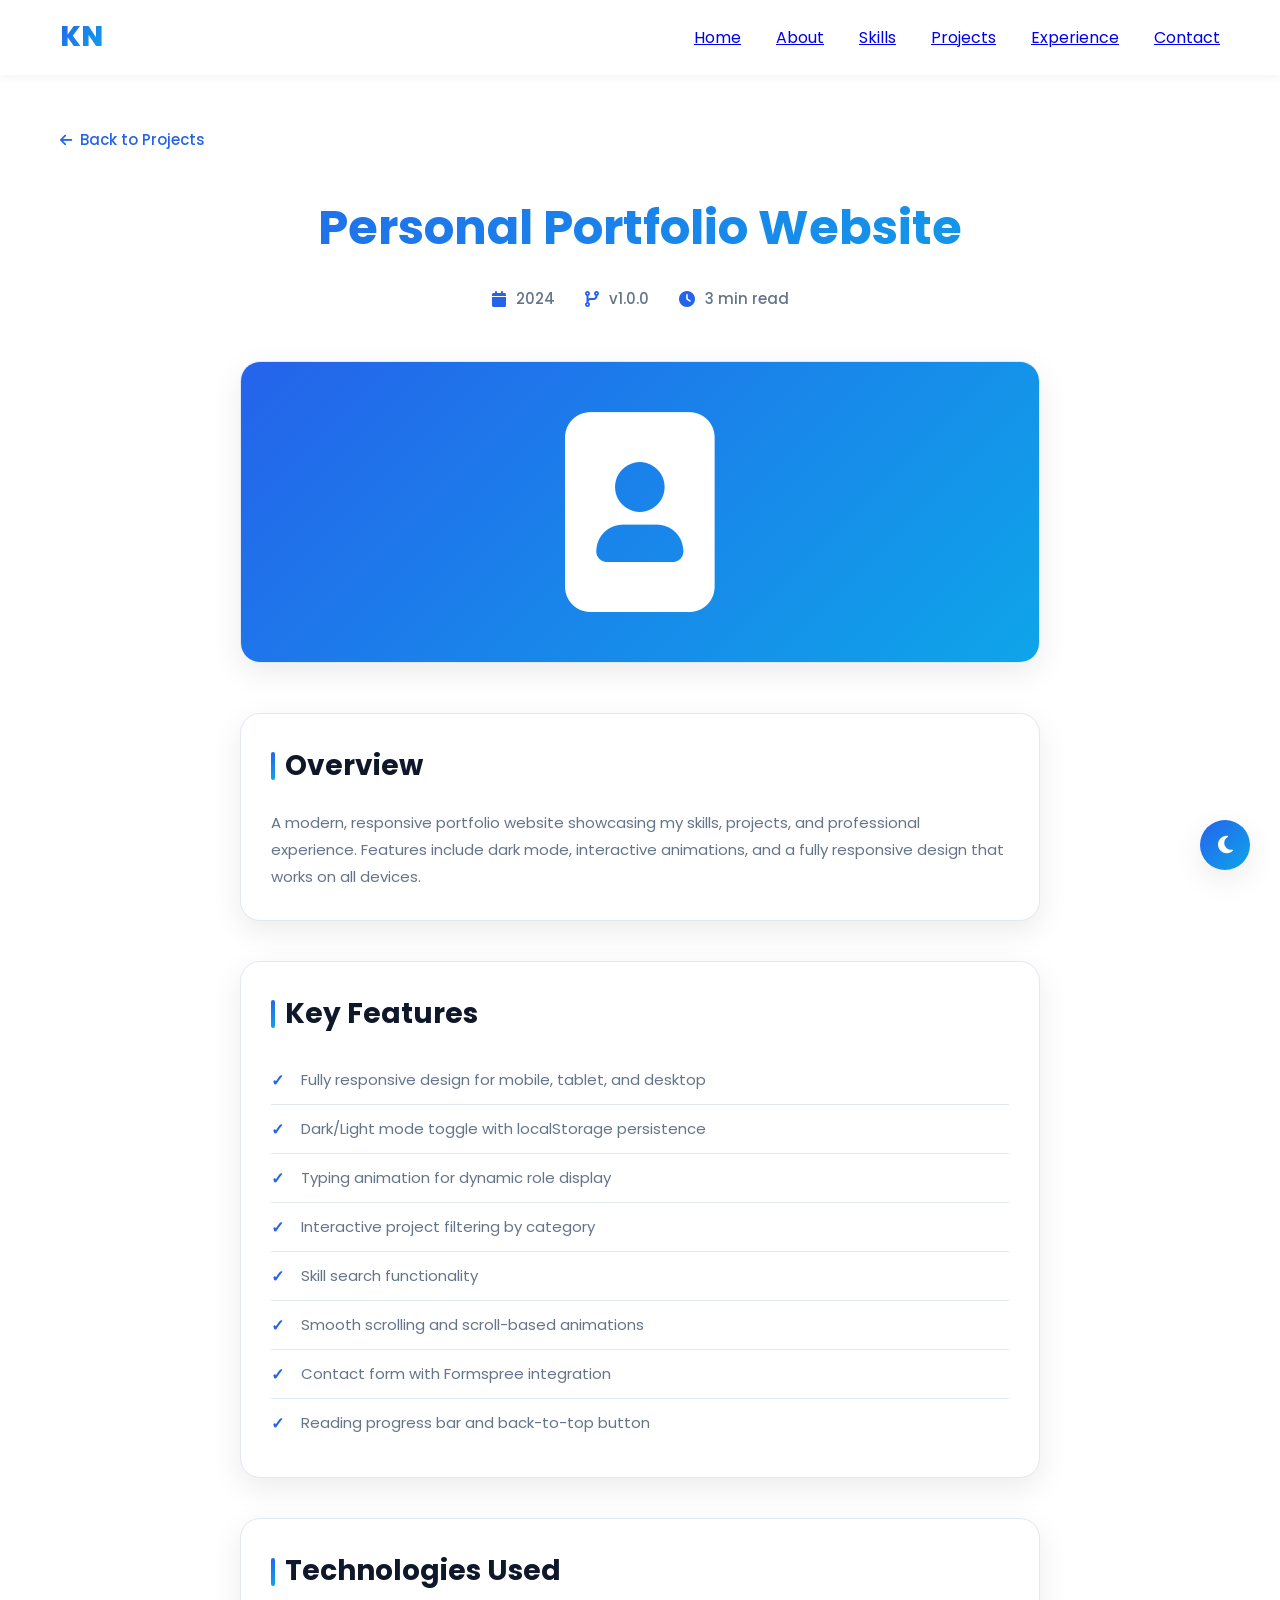
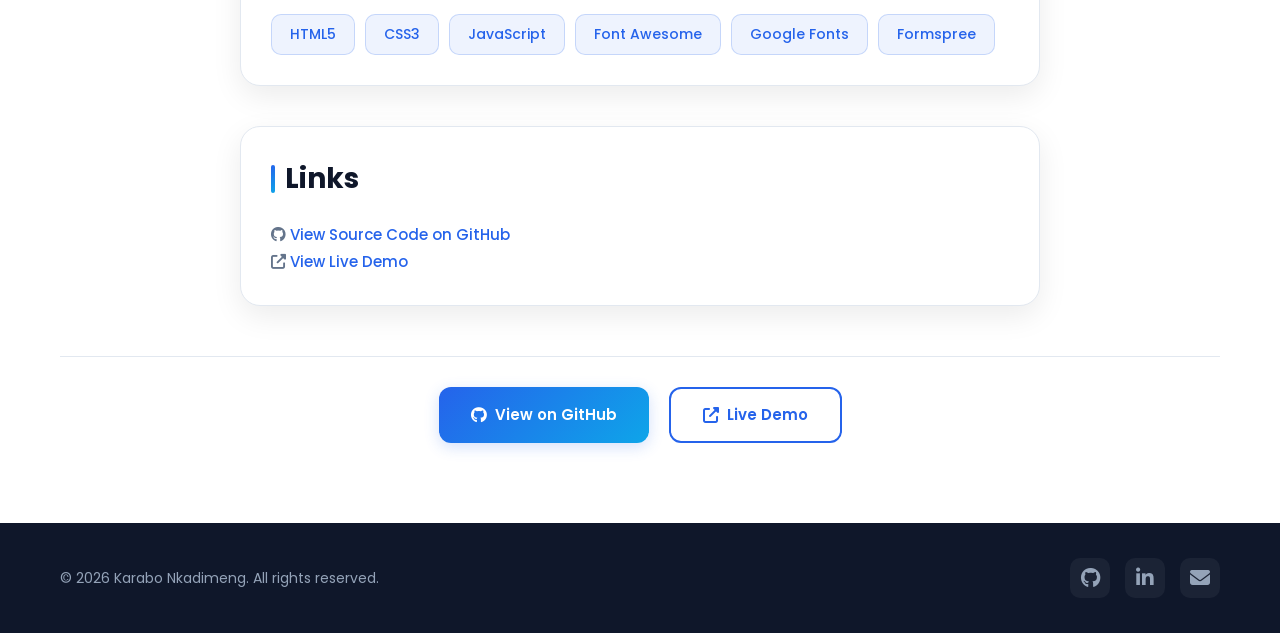
==== commit 6025beec: "Update project-detail.html" ====
--- a/project-detail.html
+++ b/project-detail.html
@@ -50,7 +50,7 @@
                 <div class="project-meta">
                     <div class="project-meta-item">
                         <i class="fas fa-calendar"></i>
-                        <span id="project-date">2024</span>
+                        <span id="project-date">2025</span>
                     </div>
                     <div class="project-meta-item">
                         <i class="fas fa-code-branch"></i>
@@ -58,13 +58,13 @@
                     </div>
                     <div class="project-meta-item">
                         <i class="fas fa-clock"></i>
-                        <span id="project-readtime">5 min read</span>
+                        <span id="project-readtime">7 min read</span>
                     </div>
                 </div>
             </div>
             
             <div class="project-image-hero" id="project-image">
-                <i class="fas fa-code"></i>
+                <i class="fas fa-chart-line"></i>
             </div>
             
             <div class="project-content-detail" id="project-content"></div>
@@ -510,6 +510,198 @@
                     <div class="project-section">
                         <h2>Links</h2>
                         <p><i class="fab fa-github"></i> <a href="https://github.com/PROSCARA05/Student-Management-System" target="_blank">View Source Code on GitHub</a></p>
+                    </div>
+                `
+            },
+            'financial-risk': {
+                title: 'Financial Risk Prediction Model',
+                date: '2025',
+                version: 'v1.0.0',
+                readtime: '7 min read',
+                github: 'https://github.com/PROSCARA05/Financial-Risk-Prediction-Model',
+                demo: null,
+                icon: 'fa-chart-line',
+                content: `
+                    <div class="project-section">
+                        <h2>Overview</h2>
+                        <p>A machine learning-based financial risk prediction system that analyzes historical financial data to assess and predict potential risk factors. The model helps identify high-risk scenarios and provides actionable insights for risk management and decision-making.</p>
+                    </div>
+                    <div class="project-section">
+                        <h2>Key Features</h2>
+                        <ul class="feature-list">
+                            <li>Data preprocessing and feature engineering pipeline</li>
+                            <li>Multiple ML algorithms (Logistic Regression, Random Forest, XGBoost)</li>
+                            <li>Model evaluation with confusion matrix and classification reports</li>
+                            <li>Risk score calculation and categorization (Low, Medium, High)</li>
+                            <li>Feature importance analysis and visualization</li>
+                            <li>Cross-validation for robust model validation</li>
+                            <li>Export predictions to CSV format</li>
+                            <li>Comprehensive error handling and logging</li>
+                        </ul>
+                    </div>
+                    <div class="project-section">
+                        <h2>How It Works</h2>
+                        <p>The model follows a structured machine learning pipeline:</p>
+                        <ul class="feature-list">
+                            <li>Data ingestion from CSV/Excel files</li>
+                            <li>Exploratory Data Analysis (EDA) with statistical summaries</li>
+                            <li>Handling missing values and outlier detection</li>
+                            <li>Feature scaling and normalization</li>
+                            <li>Model training with hyperparameter tuning</li>
+                            <li>Performance evaluation on test data</li>
+                            <li>Risk prediction on new financial data</li>
+                        </ul>
+                    </div>
+                    <div class="project-section">
+                        <h2>Technologies Used</h2>
+                        <div class="tech-stack">
+                            <span class="tech-badge">Python 3.9+</span>
+                            <span class="tech-badge">pandas</span>
+                            <span class="tech-badge">NumPy</span>
+                            <span class="tech-badge">scikit-learn</span>
+                            <span class="tech-badge">XGBoost</span>
+                            <span class="tech-badge">matplotlib</span>
+                            <span class="tech-badge">seaborn</span>
+                            <span class="tech-badge">Jupyter Notebook</span>
+                            <span class="tech-badge">imbalanced-learn</span>
+                        </div>
+                    </div>
+                    <div class="project-section">
+                        <h2>Code Example</h2>
+                        <div class="code-block"><pre>import pandas as pd
+import numpy as np
+from sklearn.model_selection import train_test_split, cross_val_score
+from sklearn.ensemble import RandomForestClassifier
+from sklearn.preprocessing import StandardScaler
+from sklearn.metrics import classification_report, confusion_matrix
+import xgboost as xgb
+import matplotlib.pyplot as plt
+import seaborn as sns
+
+class FinancialRiskPredictor:
+    def __init__(self):
+        self.scaler = StandardScaler()
+        self.model = RandomForestClassifier(
+            n_estimators=100,
+            max_depth=10,
+            random_state=42
+        )
+        self.xgb_model = xgb.XGBClassifier(
+            n_estimators=100,
+            learning_rate=0.1,
+            max_depth=6,
+            random_state=42
+        )
+    
+    def preprocess_data(self, df):
+        # Handle missing values
+        df = df.fillna(df.median())
+        
+        # Feature engineering
+        if 'debt_to_equity' not in df.columns:
+            df['debt_to_equity'] = df['total_debt'] / (df['total_equity'] + 1e-6)
+        
+        if 'profit_margin' not in df.columns:
+            df['profit_margin'] = df['net_income'] / (df['revenue'] + 1e-6)
+        
+        return df
+    
+    def calculate_risk_score(self, probabilities):
+        scores = []
+        for prob in probabilities:
+            if prob < 0.3:
+                scores.append(('Low', prob))
+            elif prob < 0.7:
+                scores.append(('Medium', prob))
+            else:
+                scores.append(('High', prob))
+        return scores
+    
+    def plot_feature_importance(self, feature_names):
+        importance = self.model.feature_importances_
+        indices = np.argsort(importance)[::-1]
+        
+        plt.figure(figsize=(10, 6))
+        plt.title('Feature Importance Analysis')
+        plt.bar(range(len(importance)), importance[indices])
+        plt.xticks(range(len(importance)), 
+                   [feature_names[i] for i in indices], 
+                   rotation=45, ha='right')
+        plt.tight_layout()
+        plt.show()
+    
+    def evaluate_model(self, X_test, y_test):
+        predictions = self.model.predict(X_test)
+        
+        print("\\n=== Model Evaluation ===")
+        print("\\nClassification Report:")
+        print(classification_report(y_test, predictions))
+        
+        print("\\nConfusion Matrix:")
+        cm = confusion_matrix(y_test, predictions)
+        sns.heatmap(cm, annot=True, fmt='d', cmap='Blues')
+        plt.title('Confusion Matrix')
+        plt.show()
+        
+        # Cross-validation score
+        cv_scores = cross_val_score(self.model, X_test, y_test, cv=5)
+        print(f"\\nCross-validation Accuracy: {cv_scores.mean():.4f} (+/- {cv_scores.std():.4f})")
+
+# Example usage
+if __name__ == "__main__":
+    # Load financial data
+    data = pd.read_csv('financial_data.csv')
+    
+    # Initialize predictor
+    predictor = FinancialRiskPredictor()
+    
+    # Preprocess data
+    processed_data = predictor.preprocess_data(data)
+    
+    # Define features and target
+    feature_cols = ['revenue', 'expenses', 'assets', 'liabilities', 
+                    'cash_flow', 'debt_to_equity', 'profit_margin']
+    X = processed_data[feature_cols]
+    y = processed_data['risk_flag']
+    
+    # Scale features
+    X_scaled = predictor.scaler.fit_transform(X)
+    
+    # Train model
+    X_train, X_test, y_train, y_test = train_test_split(
+        X_scaled, y, test_size=0.2, random_state=42
+    )
+    predictor.model.fit(X_train, y_train)
+    
+    # Evaluate
+    predictor.evaluate_model(X_test, y_test)
+    predictor.plot_feature_importance(feature_cols)</pre></div>
+                    </div>
+                    <div class="project-section">
+                        <h2>Model Performance</h2>
+                        <p>The model achieves the following performance metrics on test data:</p>
+                        <ul class="feature-list">
+                            <li>Accuracy: ~85-90% (depending on dataset)</li>
+                            <li>Precision (High Risk): 0.87</li>
+                            <li>Recall (High Risk): 0.82</li>
+                            <li>F1-Score: 0.84</li>
+                            <li>ROC-AUC Score: 0.92</li>
+                        </ul>
+                    </div>
+                    <div class="project-section">
+                        <h2>Future Improvements</h2>
+                        <ul class="feature-list">
+                            <li>Integration with real-time financial data APIs</li>
+                            <li>Deep learning models (Neural Networks, LSTM)</li>
+                            <li>Time-series analysis for trend prediction</li>
+                            <li>Interactive dashboard with Streamlit/Dash</li>
+                            <li>Automated report generation (PDF/Excel)</li>
+                            <li>Explainable AI (SHAP values for interpretation)</li>
+                        </ul>
+                    </div>
+                    <div class="project-section">
+                        <h2>Links</h2>
+                        <p><i class="fab fa-github"></i> <a href="https://github.com/PROSCARA05/Financial-Risk-Prediction-Model" target="_blank">View Source Code on GitHub</a></p>
                     </div>
                 `
             }
--- a/style.css
+++ b/style.css
@@ -45,7 +45,103 @@
 }
 
 /* ============================================ */
-/* IN PROGRESS BADGE */
+/* CURSOR POINTER FOR ALL CLICKABLE ELEMENTS */
+/* ============================================ */
+button,
+.btn,
+.filter-btn,
+.dark-mode-toggle,
+.back-to-top,
+.nav-toggle {
+    cursor: pointer !important;
+}
+
+.project-card {
+    cursor: pointer !important;
+}
+
+.project-link {
+    cursor: pointer !important;
+}
+
+.contact-card {
+    cursor: pointer !important;
+}
+
+.stat-card {
+    cursor: pointer !important;
+}
+
+.nav-link {
+    cursor: pointer !important;
+}
+
+.logo {
+    cursor: pointer !important;
+}
+
+.social-link {
+    cursor: pointer !important;
+}
+
+.skill-badge {
+    cursor: default !important;
+}
+
+.skill-badge:hover {
+    cursor: default !important;
+}
+
+.contact-form .btn[type="submit"],
+button[type="submit"] {
+    cursor: pointer !important;
+}
+
+.project-filters .filter-btn {
+    cursor: pointer !important;
+}
+
+.back-to-portfolio {
+    cursor: pointer !important;
+}
+
+.project-links-detail .btn {
+    cursor: pointer !important;
+}
+
+.footer-social a {
+    cursor: pointer !important;
+}
+
+a, a:link, a:visited, a:hover, a:active {
+    cursor: pointer !important;
+}
+
+.fa-github, .fa-linkedin-in, .fa-envelope, .fa-twitter,
+.fa-external-link-alt, .fa-info-circle {
+    cursor: pointer !important;
+}
+
+.dark-mode-toggle i,
+.back-to-top i,
+.nav-toggle i {
+    cursor: pointer !important;
+}
+
+.project-image {
+    cursor: pointer !important;
+}
+
+.project-content {
+    cursor: pointer !important;
+}
+
+.project-content h3 {
+    cursor: pointer !important;
+}
+
+/* ============================================ */
+/* BADGES */
 /* ============================================ */
 .in-progress-badge {
     display: inline-block;
@@ -61,8 +157,27 @@
     vertical-align: middle;
 }
 
+.featured-badge {
+    display: inline-block;
+    background: linear-gradient(135deg, #10b981 0%, #059669 100%);
+    color: white;
+    font-size: 11px;
+    font-weight: 600;
+    padding: 3px 10px;
+    border-radius: 20px;
+    margin-left: 8px;
+    text-transform: uppercase;
+    letter-spacing: 0.5px;
+    vertical-align: middle;
+}
+
 body.dark-mode .in-progress-badge {
     background: linear-gradient(135deg, #fbbf24 0%, #f59e0b 100%);
+    color: #0f172a;
+}
+
+body.dark-mode .featured-badge {
+    background: linear-gradient(135deg, #34d399 0%, #10b981 100%);
     color: #0f172a;
 }
 
@@ -118,25 +233,43 @@
     border-color: #334155;
 }
 
-body.dark-mode .skill-bar {
-    background-color: #334155;
-}
-
-body.dark-mode .tech-badge {
-    background-color: #334155;
-    color: #60a5fa;
-    border-color: #475569;
+body.dark-mode .skills-category {
+    background-color: var(--dark-light);
+    border-color: #334155;
+}
+
+body.dark-mode .skill-badge {
+    background: linear-gradient(135deg, #1e3a5f 0%, #2d4a6e 100%);
+    color: #93c5fd;
+    border: 1px solid #3b82f6;
+    font-weight: 600;
+    box-shadow: 0 2px 8px rgba(59, 130, 246, 0.15);
+}
+
+body.dark-mode .skill-badge:hover {
+    background: var(--primary-color);
+    color: white;
+    border-color: var(--primary-color);
+    box-shadow: 0 5px 15px rgba(37, 99, 235, 0.4);
 }
 
 body.dark-mode .filter-btn {
-    background-color: var(--dark-light);
-    color: #e2e8f0;
+    background-color: #1e293b;
+    color: #cbd5e1;
     border-color: #334155;
 }
 
+body.dark-mode .filter-btn:not(.active):hover {
+    background: linear-gradient(135deg, #2563eb 0%, #0ea5e9 100%);
+    color: white;
+    border-color: transparent;
+}
+
 body.dark-mode .filter-btn.active {
-    background: var(--gradient);
-    color: white;
+    background: var(--gradient) !important;
+    color: white !important;
+    border-color: transparent !important;
+    box-shadow: 0 5px 15px rgba(37, 99, 235, 0.3) !important;
 }
 
 body.dark-mode .form-group input,
@@ -147,9 +280,17 @@
     color: #e2e8f0;
 }
 
+body.dark-mode .form-group input::placeholder,
+body.dark-mode .form-group textarea::placeholder,
+body.dark-mode .skill-search::placeholder {
+    color: #94a3b8;
+}
+
 body.dark-mode .form-group input:focus,
-body.dark-mode .form-group textarea:focus {
+body.dark-mode .form-group textarea:focus,
+body.dark-mode .skill-search:focus {
     border-color: var(--primary-color);
+    box-shadow: 0 0 0 4px rgba(37, 99, 235, 0.2);
 }
 
 body.dark-mode .nav-menu {
@@ -166,6 +307,10 @@
     color: #ffffff;
 }
 
+body.dark-mode .skills-category h3 i {
+    color: #60a5fa;
+}
+
 body.dark-mode .info-label {
     color: #e2e8f0;
 }
@@ -212,6 +357,44 @@
 body.dark-mode .error-message {
     background: #7f1d1d;
     color: #fecaca;
+}
+
+body.dark-mode .project-tech span {
+    background: rgba(59, 130, 246, 0.15);
+    color: #93c5fd;
+}
+
+body.dark-mode .section-subtitle {
+    background: rgba(59, 130, 246, 0.15);
+    color: #93c5fd;
+}
+
+body.dark-mode .stat-card {
+    background: var(--dark-light);
+    border-color: #334155;
+}
+
+body.dark-mode .stat-card:hover {
+    border-color: var(--primary-color);
+}
+
+body.dark-mode .stat-number {
+    color: #60a5fa;
+}
+
+body.dark-mode .contact-card i {
+    color: #60a5fa;
+}
+
+body.dark-mode .project-section .tech-badge {
+    background: rgba(59, 130, 246, 0.15);
+    color: #93c5fd;
+    border-color: rgba(59, 130, 246, 0.3);
+}
+
+body.dark-mode .project-section .tech-badge:hover {
+    background: var(--primary-color);
+    color: white;
 }
 
 /* ============================================ */
@@ -824,60 +1007,31 @@
     font-size: 22px;
 }
 
-.skills-grid {
-    display: flex;
-    flex-direction: column;
-    gap: 22px;
-}
-
-.skill-info {
-    display: flex;
-    justify-content: space-between;
-    margin-bottom: 10px;
-    color: var(--dark);
-    font-weight: 500;
-    font-size: 15px;
-}
-
-.skill-bar {
-    height: 8px;
-    background: #e2e8f0;
-    border-radius: 10px;
-    overflow: hidden;
-}
-
-.skill-progress {
-    height: 100%;
-    background: var(--gradient);
-    border-radius: 10px;
-    width: 0;
-    transition: width 1.5s ease;
-}
-
-.tech-stack {
+.skills-badges {
     display: flex;
     flex-wrap: wrap;
-    gap: 10px;
-    margin-top: 15px;
-}
-
-.tech-badge {
+    gap: 12px;
+}
+
+.skill-badge {
     background: var(--light);
-    padding: 10px 22px;
+    padding: 12px 24px;
     border-radius: 12px;
     color: var(--primary-color);
-    font-weight: 500;
-    transition: var(--transition);
-    cursor: pointer;
-    font-size: 14px;
-    border: 1px solid #e2e8f0;
-}
-
-.tech-badge:hover {
+    font-weight: 600;
+    transition: var(--transition);
+    cursor: default;
+    font-size: 15px;
+    border: 1.5px solid rgba(37, 99, 235, 0.2);
+    box-shadow: 0 2px 5px rgba(0, 0, 0, 0.02);
+}
+
+.skill-badge:hover {
     background: var(--primary-color);
     color: var(--white);
     transform: translateY(-3px);
     border-color: var(--primary-color);
+    box-shadow: 0 5px 15px rgba(37, 99, 235, 0.2);
 }
 
 /* ============================================ */
@@ -902,14 +1056,21 @@
     font-weight: 500;
     font-size: 14px;
     border: 1px solid #e2e8f0;
-}
-
-.filter-btn.active,
-.filter-btn:hover {
+    outline: none;
+}
+
+.filter-btn:not(.active):hover {
     background: var(--gradient);
     color: white;
     border-color: transparent;
     box-shadow: 0 5px 15px rgba(37, 99, 235, 0.3);
+}
+
+.filter-btn.active {
+    background: var(--gradient) !important;
+    color: white !important;
+    border-color: transparent !important;
+    box-shadow: 0 5px 15px rgba(37, 99, 235, 0.3) !important;
 }
 
 /* ============================================ */
@@ -996,15 +1157,24 @@
     color: var(--primary-color);
     font-weight: 500;
     transition: var(--transition);
-    display: flex;
+    display: inline-flex;
     align-items: center;
+    justify-content: center;
     gap: 6px;
     font-size: 14px;
 }
 
+.project-link i {
+    font-size: 14px;
+    line-height: 1;
+    display: inline-flex;
+    align-items: center;
+    justify-content: center;
+}
+
 .project-link:hover {
     color: var(--primary-dark);
-    gap: 10px;
+    gap: 8px;
 }
 
 /* ============================================ */
@@ -1205,11 +1375,6 @@
     font-size: 16px;
 }
 
-.contact-form .btn:disabled {
-    opacity: 0.7;
-    cursor: not-allowed;
-}
-
 #form-message {
     margin-top: 20px;
     padding: 10px;
@@ -1456,6 +1621,21 @@
     padding-top: 30px;
     border-top: 1px solid #e2e8f0;
     flex-wrap: wrap;
+}
+
+.project-links-detail .btn {
+    display: inline-flex;
+    align-items: center;
+    justify-content: center;
+    gap: 8px;
+}
+
+.project-links-detail .btn i {
+    font-size: 16px;
+    line-height: 1;
+    display: inline-flex;
+    align-items: center;
+    justify-content: center;
 }
 
 .project-links-detail .btn-outline {
@@ -1772,4 +1952,13 @@
         text-align: center;
         justify-content: center;
     }
-}
+    
+    .skills-badges {
+        gap: 8px;
+    }
+    
+    .skill-badge {
+        padding: 10px 18px;
+        font-size: 14px;
+    }
+}
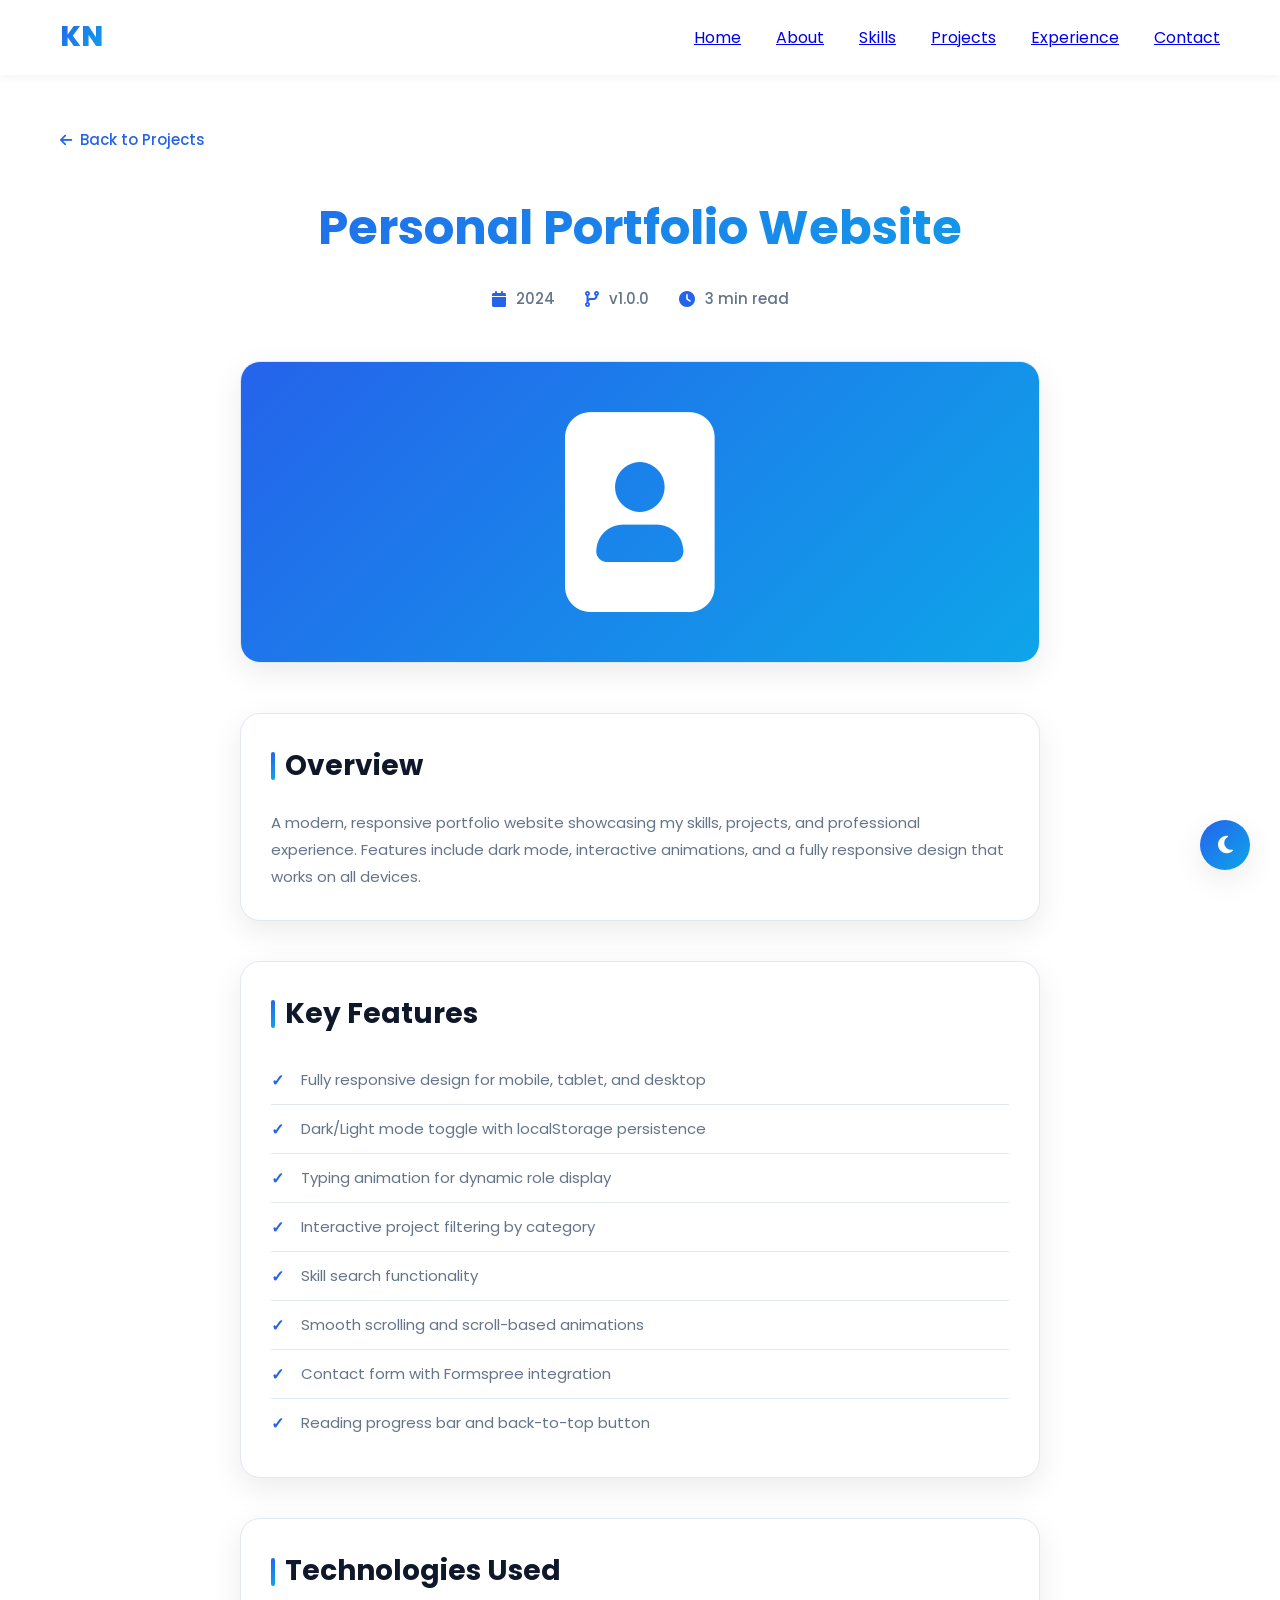
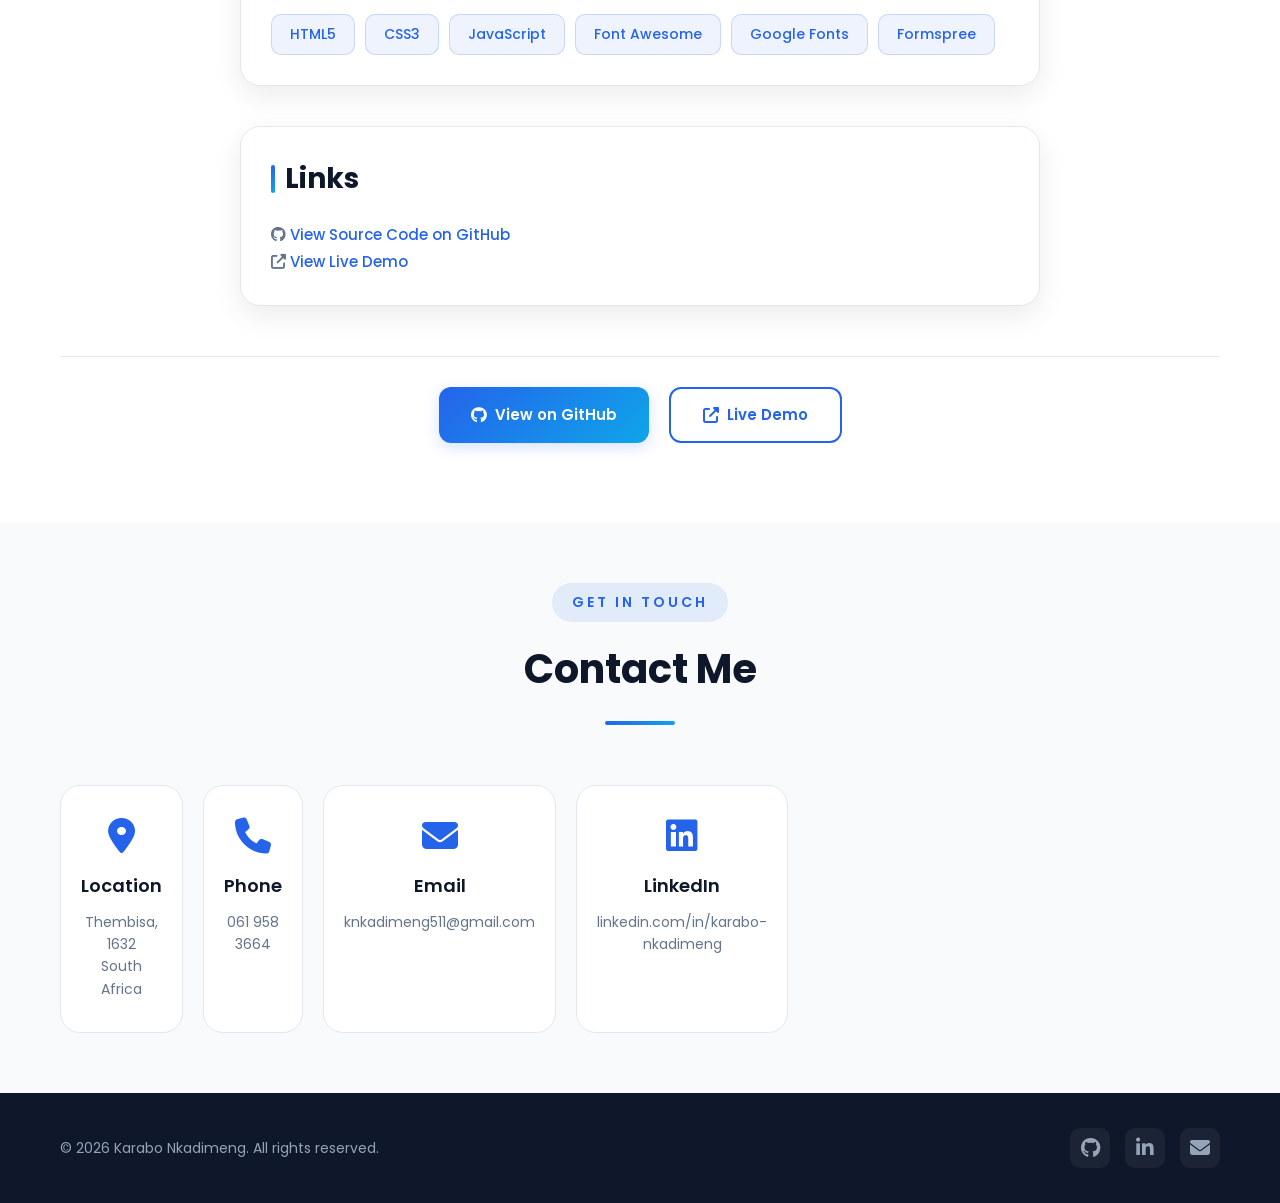
==== commit 5a5e586f: "Updated detail.html page for better interactivity" ====
--- a/project-detail.html
+++ b/project-detail.html
@@ -25,7 +25,7 @@
             </div>
             <div class="nav-menu">
                 <ul class="nav-links">
-                    <li><a href="index.html#home">Home</a></li>
+                    <li><a href="index.html">Home</a></li>
                     <li><a href="index.html#about">About</a></li>
                     <li><a href="index.html#skills">Skills</a></li>
                     <li><a href="index.html#projects" class="active">Projects</a></li>
@@ -64,7 +64,7 @@
             </div>
             
             <div class="project-image-hero" id="project-image">
-                <i class="fas fa-chart-line"></i>
+                <i class="fas fa-code" id="project-icon"></i>
             </div>
             
             <div class="project-content-detail" id="project-content"></div>
@@ -79,6 +79,41 @@
             </div>
         </div>
     </main>
+
+    <!-- Quick Contact Section -->
+    <section id="contact" class="contact" style="padding: 60px 0;">
+        <div class="container">
+            <div class="section-header">
+                <span class="section-subtitle">Get In Touch</span>
+                <h2 class="section-title">Contact Me</h2>
+                <div class="title-divider"></div>
+            </div>
+            <div class="contact-content">
+                <div class="contact-info" style="grid-template-columns: repeat(4, 1fr);">
+                    <div class="contact-card" data-action="map">
+                        <i class="fas fa-map-marker-alt"></i>
+                        <h3>Location</h3>
+                        <p>Thembisa, 1632<br>South Africa</p>
+                    </div>
+                    <div class="contact-card" data-action="phone">
+                        <i class="fas fa-phone"></i>
+                        <h3>Phone</h3>
+                        <p>061 958 3664</p>
+                    </div>
+                    <div class="contact-card" data-action="email">
+                        <i class="fas fa-envelope"></i>
+                        <h3>Email</h3>
+                        <p>knkadimeng511@gmail.com</p>
+                    </div>
+                    <div class="contact-card" data-action="linkedin">
+                        <i class="fab fa-linkedin"></i>
+                        <h3>LinkedIn</h3>
+                        <p>linkedin.com/in/karabo-nkadimeng</p>
+                    </div>
+                </div>
+            </div>
+        </div>
+    </section>
 
     <footer class="footer">
         <div class="container">
@@ -158,6 +193,11 @@
                 navMenu.classList.remove('active');
             }
         });
+        document.querySelectorAll('.nav-links a').forEach(link => {
+            link.addEventListener('click', () => {
+                navMenu.classList.remove('active');
+            });
+        });
         
         // Navbar scroll effect
         const navbar = document.querySelector('.navbar');
@@ -167,6 +207,43 @@
             } else {
                 navbar.classList.remove('scrolled');
             }
+        });
+        
+        // Contact Card Actions
+        document.querySelectorAll('.contact-card[data-action]').forEach(card => {
+            card.style.cursor = 'pointer';
+            card.addEventListener('click', function(e) {
+                const action = this.getAttribute('data-action');
+                const textElement = this.querySelector('p');
+                
+                if (!textElement) return;
+                
+                const text = textElement.textContent.trim();
+                
+                switch(action) {
+                    case 'phone':
+                        const phoneNumber = text.replace(/\s/g, '');
+                        window.location.href = `tel:+27${phoneNumber.substring(1)}`;
+                        break;
+                        
+                    case 'email':
+                        window.location.href = `mailto:${text}`;
+                        break;
+                        
+                    case 'linkedin':
+                        let linkedinUrl = text;
+                        if (!linkedinUrl.startsWith('http')) {
+                            linkedinUrl = `https://${linkedinUrl}`;
+                        }
+                        window.open(linkedinUrl, '_blank');
+                        break;
+                        
+                    case 'map':
+                        const location = encodeURIComponent('Thembisa, 1632, South Africa');
+                        window.open(`https://www.google.com/maps/search/${location}`, '_blank');
+                        break;
+                }
+            });
         });
         
         // Project Data
@@ -427,92 +504,6 @@
                     </div>
                 `
             },
-            'student-management': {
-                title: 'Student Management System',
-                date: '2024',
-                version: 'v1.0.0',
-                readtime: '4 min read',
-                github: 'https://github.com/PROSCARA05/Student-Management-System',
-                demo: null,
-                icon: 'fa-user-graduate',
-                content: `
-                    <div class="project-section">
-                        <h2>Overview</h2>
-                        <p>A comprehensive Java-based console application for managing student records, courses, and academic performance. The system demonstrates object-oriented programming principles with file-based data persistence.</p>
-                    </div>
-                    <div class="project-section">
-                        <h2>Key Features</h2>
-                        <ul class="feature-list">
-                            <li>Add, view, update, and delete student records</li>
-                            <li>Course enrollment and management system</li>
-                            <li>Grade entry and GPA calculation</li>
-                            <li>File I/O for data persistence (automatic save/load)</li>
-                            <li>Search and filter students by ID, name, or course</li>
-                            <li>Generate student transcripts and performance reports</li>
-                            <li>Input validation and comprehensive error handling</li>
-                            <li>Interactive console menu system</li>
-                        </ul>
-                    </div>
-                    <div class="project-section">
-                        <h2>Technologies Used</h2>
-                        <div class="tech-stack">
-                            <span class="tech-badge">Java</span>
-                            <span class="tech-badge">OOP</span>
-                            <span class="tech-badge">File I/O</span>
-                            <span class="tech-badge">Collections Framework</span>
-                            <span class="tech-badge">Serialization</span>
-                            <span class="tech-badge">Exception Handling</span>
-                        </div>
-                    </div>
-                    <div class="project-section">
-                        <h2>Code Example</h2>
-                        <div class="code-block"><pre>public class StudentManagementSystem {
-    private ArrayList&lt;Student&gt; students;
-    private ArrayList&lt;Course&gt; courses;
-    
-    public void addStudent(Student student) {
-        students.add(student);
-        saveToFile();
-        System.out.println("Student added successfully!");
-    }
-    
-    public void enrollStudentInCourse(String studentId, String courseCode) {
-        Student student = findStudentById(studentId);
-        Course course = findCourseByCode(courseCode);
-        if (student != null && course != null) {
-            student.enrollCourse(course);
-            saveToFile();
-            System.out.println("Student enrolled in " + course.getName());
-        }
-    }
-    
-    public double calculateGPA(String studentId) {
-        Student student = findStudentById(studentId);
-        if (student != null) {
-            return student.calculateGPA();
-        }
-        return 0.0;
-    }
-}</pre></div>
-                    </div>
-                    <div class="project-section">
-                        <h2>Learning Outcomes</h2>
-                        <p>This project demonstrates proficiency in:</p>
-                        <ul class="feature-list">
-                            <li>Object-Oriented Programming (encapsulation, inheritance, polymorphism)</li>
-                            <li>Data structures using Java Collections Framework</li>
-                            <li>File I/O operations for data persistence</li>
-                            <li>Exception handling and input validation</li>
-                            <li>Console-based user interface design</li>
-                            <li>Clean code architecture and documentation</li>
-                        </ul>
-                    </div>
-                    <div class="project-section">
-                        <h2>Links</h2>
-                        <p><i class="fab fa-github"></i> <a href="https://github.com/PROSCARA05/Student-Management-System" target="_blank">View Source Code on GitHub</a></p>
-                    </div>
-                `
-            },
             'financial-risk': {
                 title: 'Financial Risk Prediction Model',
                 date: '2025',
@@ -530,7 +521,7 @@
                         <h2>Key Features</h2>
                         <ul class="feature-list">
                             <li>Data preprocessing and feature engineering pipeline</li>
-                            <li>Multiple ML algorithms (Logistic Regression, Random Forest, XGBoost)</li>
+                            <li>Multiple ML algorithms (Logistic Regression, Random Forest)</li>
                             <li>Model evaluation with confusion matrix and classification reports</li>
                             <li>Risk score calculation and categorization (Low, Medium, High)</li>
                             <li>Feature importance analysis and visualization</li>
@@ -559,11 +550,9 @@
                             <span class="tech-badge">pandas</span>
                             <span class="tech-badge">NumPy</span>
                             <span class="tech-badge">scikit-learn</span>
-                            <span class="tech-badge">XGBoost</span>
                             <span class="tech-badge">matplotlib</span>
                             <span class="tech-badge">seaborn</span>
-                            <span class="tech-badge">Jupyter Notebook</span>
-                            <span class="tech-badge">imbalanced-learn</span>
+                            <span class="tech-badge">Machine Learning</span>
                         </div>
                     </div>
                     <div class="project-section">
@@ -574,7 +563,6 @@
 from sklearn.ensemble import RandomForestClassifier
 from sklearn.preprocessing import StandardScaler
 from sklearn.metrics import classification_report, confusion_matrix
-import xgboost as xgb
 import matplotlib.pyplot as plt
 import seaborn as sns
 
@@ -584,12 +572,6 @@
         self.model = RandomForestClassifier(
             n_estimators=100,
             max_depth=10,
-            random_state=42
-        )
-        self.xgb_model = xgb.XGBClassifier(
-            n_estimators=100,
-            learning_rate=0.1,
-            max_depth=6,
             random_state=42
         )
     
@@ -637,12 +619,6 @@
         print("\\nClassification Report:")
         print(classification_report(y_test, predictions))
         
-        print("\\nConfusion Matrix:")
-        cm = confusion_matrix(y_test, predictions)
-        sns.heatmap(cm, annot=True, fmt='d', cmap='Blues')
-        plt.title('Confusion Matrix')
-        plt.show()
-        
         # Cross-validation score
         cv_scores = cross_val_score(self.model, X_test, y_test, cv=5)
         print(f"\\nCross-validation Accuracy: {cv_scores.mean():.4f} (+/- {cv_scores.std():.4f})")
@@ -707,6 +683,7 @@
             }
         };
         
+        // Get project ID from URL
         const urlParams = new URLSearchParams(window.location.search);
         const projectId = urlParams.get('id') || 'portfolio';
         const project = projects[projectId];
@@ -717,7 +694,15 @@
             document.getElementById('project-version').textContent = project.version;
             document.getElementById('project-readtime').textContent = project.readtime;
             document.getElementById('project-content').innerHTML = project.content;
+            document.title = project.title + ' | Karabo Nkadimeng';
             
+            // Update icon
+            const iconElement = document.getElementById('project-icon');
+            if (iconElement) {
+                iconElement.className = 'fas ' + project.icon;
+            }
+            
+            // Update buttons
             const githubBtn = document.getElementById('github-link');
             if (project.github) {
                 githubBtn.href = project.github;
@@ -728,16 +713,14 @@
             
             const demoBtn = document.getElementById('demo-link');
             if (project.demo) {
+                demoBtn.href = project.demo;
                 demoBtn.style.display = 'inline-flex';
-                demoBtn.href = project.demo;
             } else {
                 demoBtn.style.display = 'none';
             }
-            
-            document.title = project.title + ' | Karabo Nkadimeng';
-            
-            const iconElement = document.querySelector('#project-image i');
-            if (iconElement) iconElement.className = 'fas ' + project.icon;
+        } else {
+            document.getElementById('project-title').textContent = 'Project Not Found';
+            document.getElementById('project-content').innerHTML = '<p style="text-align:center; padding:40px;">The requested project could not be found. <a href="index.html#projects">Back to Projects</a></p>';
         }
     </script>
 </body>
